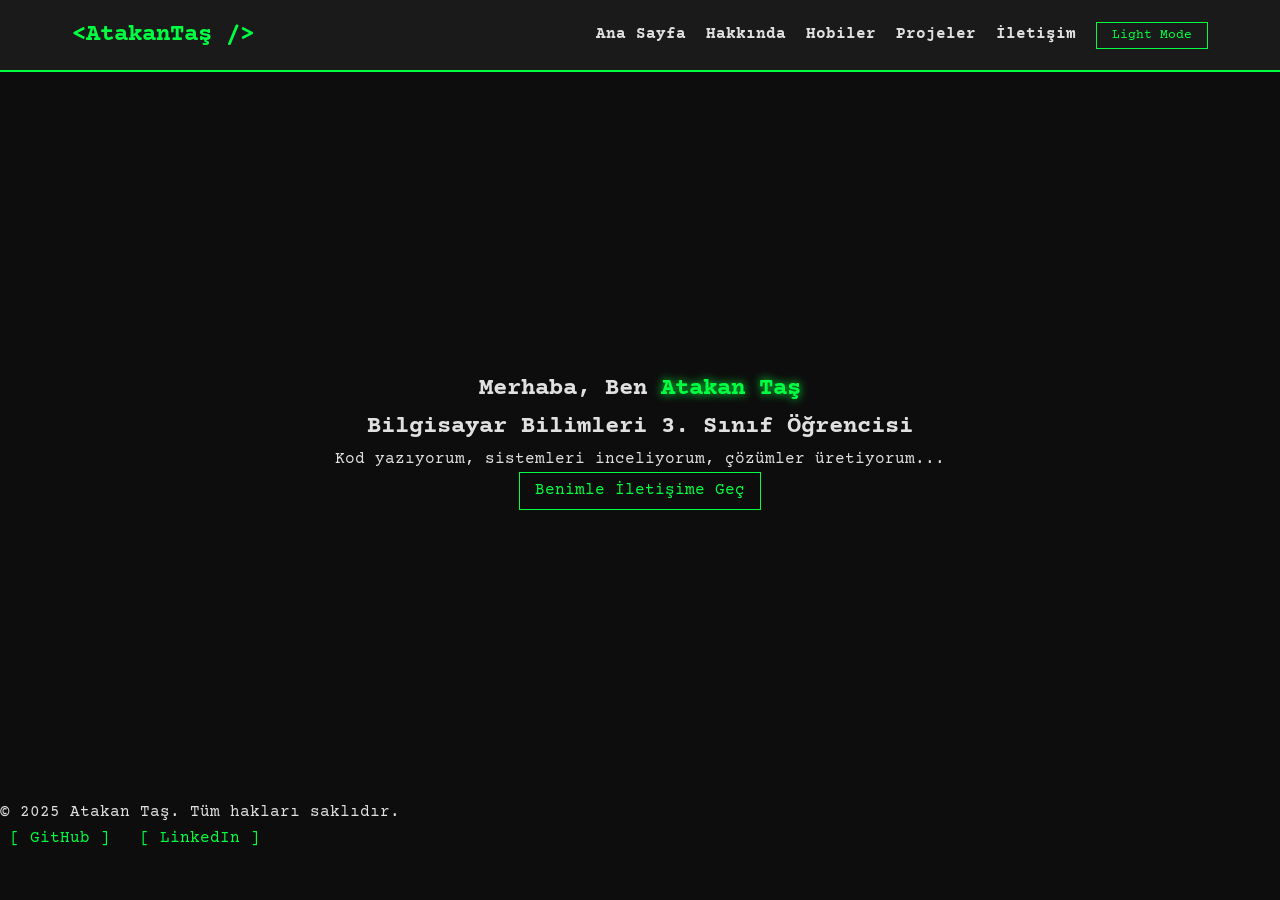
==== index.html @ c327cda7 "Add files via upload" ====
<!DOCTYPE html>
<html lang="tr">

<head>
    <meta charset="UTF-8">
    <meta name="viewport" content="width=device-width, initial-scale=1.0">
    <title>Atakan Taş</title>
    <link rel="stylesheet" href="style.css">
    <link href="https://fonts.googleapis.com/css2?family=Courier+Prime:wght@400;700&display=swap" rel="stylesheet">
    <link rel="icon" type="image/png" href="https://cdn-icons-png.flaticon.com/512/919/919841.png">
</head>

<body>

    <header>
        <nav class="navbar">
            <div class="logo">&lt;AtakanTaş /&gt;</div>

            <div class="hamburger" id="hamburger-btn">
                <span class="bar"></span>
                <span class="bar"></span>
                <span class="bar"></span>
            </div>

            <ul class="nav-links" id="nav-links">
                <li><a href="index.html" class="active">Ana Sayfa</a></li>
                <li><a href="hakkinda.html">Hakkında</a></li>
                <li><a href="hobiler.html">Hobiler</a></li>
                <li><a href="portfolyo.html">Projeler</a></li>
                <li><a href="iletisim.html">İletişim</a></li>
                <li><button id="theme-toggle">Light Mode</button></li>
            </ul>
        </nav>
    </header>

    <main>
        <section class="hero">
            <h1>Merhaba, Ben <span class="highlight">Atakan Taş</span></h1>
            <h2>Bilgisayar Bilimleri 3. Sınıf Öğrencisi</h2>
            <p class="typing-effect">Kod yazıyorum, sistemleri inceliyorum, çözümler üretiyorum...</p>
            <a href="iletisim.html" class="btn">Benimle İletişime Geç</a>
        </section>
    </main>


    <footer>
        <p>&copy; 2025 Atakan Taş. Tüm hakları saklıdır.</p>
        <div class="social-links">
            <a href="https://github.com/kullaniciadin" target="_blank"
                style="color: var(--primary-color); margin: 0 10px; text-decoration: none;">[ GitHub ]</a>
            <a href="https://linkedin.com/in/kullaniciadin" target="_blank"
                style="color: var(--primary-color); margin: 0 10px; text-decoration: none;">[ LinkedIn ]</a>
        </div>
    </footer>


    <script src="script.js"></script>
</body>

</html>
---- style.css ----
/* Dosya: style.css */
:root {
    /* Varsayılan Renkler (Dark Mode / Hacker Theme) */
    --bg-color: #0d0d0d;
    --text-color: #e0e0e0;
    --primary-color: #00ff41;
    /* Matrix Yeşili */
    --secondary-color: #1a1a1a;
    --border-color: #00ff41;
}

/* Light Mode Renkleri [cite: 18] */
body.light-mode {
    --bg-color: #ffffff;
    --text-color: #1a1a1a;
    --primary-color: #008f11;
    /* Daha koyu yeşil okunabilirlik için */
    --secondary-color: #f0f0f0;
    --border-color: #ccc;
}

* {
    margin: 0;
    padding: 0;
    box-sizing: border-box;
    font-family: 'Courier Prime', monospace;
    /* Monospace font */
}

body {
    background-color: var(--bg-color);
    color: var(--text-color);
    transition: background-color 0.3s, color 0.3s;
    line-height: 1.6;
}

/* Navbar [cite: 24] */
header {
    background-color: var(--secondary-color);
    position: fixed;
    /* Sabit Navbar */
    top: 0;
    width: 100%;
    z-index: 1000;
    border-bottom: 2px solid var(--primary-color);
}

.navbar {
    display: flex;
    justify-content: space-between;
    align-items: center;
    padding: 1rem 2rem;
    max-width: 1200px;
    margin: 0 auto;
}

.logo {
    font-size: 1.5rem;
    font-weight: bold;
    color: var(--primary-color);
}

.nav-links {
    display: flex;
    list-style: none;
    gap: 20px;
}

.nav-links a {
    text-decoration: none;
    color: var(--text-color);
    font-weight: bold;
    transition: color 0.3s;
}

.nav-links a:hover {
    color: var(--primary-color);
    text-shadow: 0 0 5px var(--primary-color);
}

/* Butonlar */
.btn,
#theme-toggle {
    background-color: transparent;
    border: 1px solid var(--primary-color);
    color: var(--primary-color);
    padding: 5px 15px;
    cursor: pointer;
    font-family: inherit;
    text-decoration: none;
    display: inline-block;
}

.btn:hover,
#theme-toggle:hover {
    background-color: var(--primary-color);
    color: var(--bg-color);
}

/* Container & Bölümler */
main {
    margin-top: 80px;
    /* Navbar payı */
    padding: 2rem;
    min-height: 80vh;
    display: flex;
    flex-direction: column;
    align-items: center;
    justify-content: center;
    text-align: center;
}

.highlight {
    color: var(--primary-color);
    text-shadow: 0 0 10px var(--primary-color);
}

/* Accordion (Hobiler)  */
.accordion {
    width: 100%;
    max-width: 600px;
    margin-top: 2rem;
    text-align: left;
}

.accordion-item {
    border: 1px solid var(--border-color);
    margin-bottom: 10px;
    border-radius: 5px;
    overflow: hidden;
}

.accordion-header {
    width: 100%;
    background-color: var(--secondary-color);
    color: var(--primary-color);
    padding: 15px;
    text-align: left;
    border: none;
    cursor: pointer;
    font-size: 1.1rem;
    outline: none;
}

.accordion-content {
    max-height: 0;
    overflow: hidden;
    transition: max-height 0.3s ease-out;
    /* Basit Animasyon [cite: 21] */
    background-color: var(--bg-color);
    padding: 0 15px;
}

.accordion-content p {
    padding: 15px 0;
}

/* Hamburger Menü (Mobile) */
.hamburger {
    display: none;
    cursor: pointer;
}

.bar {
    display: block;
    width: 25px;
    height: 3px;
    margin: 5px auto;
    background-color: var(--text-color);
    transition: all 0.3s ease;

}

/* Responsive Tasarım (Media Queries) [cite: 23] */
@media (max-width: 768px) {
    .hamburger {
        display: block;
    }

    .hamburger.active .bar:nth-child(2) {
        opacity: 0;
    }

    .hamburger.active .bar:nth-child(1) {
        transform: translateY(8px) rotate(45deg);
    }

    .hamburger.active .bar:nth-child(3) {
        transform: translateY(-8px) rotate(-45deg);
    }

    .nav-links {
        position: fixed;
        left: -100%;
        top: 70px;
        flex-direction: column;
        background-color: var(--secondary-color);
        width: 100%;
        text-align: center;
        transition: 0.3s;
        padding: 20px 0;
        border-bottom: 2px solid var(--primary-color);
    }

    .nav-links.active {
        left: 0;
    }
}


/* --- İletişim Formu Stilleri (style.css altına ekle) --- */

.contact-section {
    width: 100%;
    max-width: 600px;
    text-align: left;
    background-color: rgba(26, 26, 26, 0.5);
    /* Hafif transparan kutu */
    padding: 2rem;
    border: 1px solid var(--primary-color);
    box-shadow: 0 0 15px rgba(0, 255, 65, 0.1);
    /* Yeşil neon parlama */
}

.contact-section h1 {
    color: var(--primary-color);
    margin-bottom: 1rem;
    text-align: center;
}

.form-group {
    margin-bottom: 1.5rem;
}

.form-group label {
    display: block;
    margin-bottom: 0.5rem;
    font-weight: bold;
    color: var(--text-color);
}

/* Input ve Textarea için Hacker Görünümü */
input,
textarea {
    width: 100%;
    padding: 10px;
    background-color: #000;
    /* Tam siyah zemin */
    border: 1px solid #333;
    border-left: 3px solid var(--primary-color);
    /* Sol taraf yeşil çizgi */
    color: var(--primary-color);
    font-family: 'Courier Prime', monospace;
    font-size: 1rem;
    outline: none;
    transition: all 0.3s ease;
}

input:focus,
textarea:focus {
    border-color: var(--primary-color);
    box-shadow: 0 0 8px rgba(0, 255, 65, 0.3);
}

/* Placeholder rengini biraz soluk yapalım */
::placeholder {
    color: #555;
}

.full-width {
    width: 100%;
    margin-top: 10px;
    font-weight: bold;
    font-size: 1.1rem;
    text-transform: uppercase;
    letter-spacing: 2px;
}



/* --- Hobiler Sayfası Kart Tasarımı --- */

/* Kartları yan yana dizen Grid yapısı */
.hobby-grid {
    display: grid;
    grid-template-columns: repeat(auto-fit, minmax(300px, 1fr));
    gap: 2rem;
    width: 100%;
    max-width: 1000px;
    margin-top: 20px;
}

/* Kartın kendisi */
.hobby-card {
    background-color: #000;
    border: 1px solid #333;
    border-radius: 10px;
    overflow: hidden;
    transition: transform 0.3s, box-shadow 0.3s;
}

.hobby-card:hover {
    transform: translateY(-5px);
    box-shadow: 0 0 15px rgba(0, 255, 65, 0.4);
    /* Neon yeşil gölge */
    border-color: var(--primary-color);
}

/* Kartın üst kısmı (Resim + Başlık) */
.card-header {
    position: relative;
    height: 200px;
    /* Kart yüksekliği */
    cursor: pointer;
    overflow: hidden;
    padding: 0;
    /* Önceki padding'i sıfırladık */
}

.card-header img {
    width: 100%;
    height: 100%;
    object-fit: cover;
    opacity: 0.7;
    /* Resmi biraz kararttık */
    transition: opacity 0.3s;
}

.hobby-card:hover img {
    opacity: 1;
    /* Mouse gelince parlasın */
}

/* Resmin üzerindeki yazı katmanı */
.card-overlay {
    position: absolute;
    bottom: 0;
    left: 0;
    width: 100%;
    background: linear-gradient(to top, rgba(0, 0, 0, 0.9), transparent);
    padding: 15px;
    display: flex;
    justify-content: space-between;
    align-items: center;
}

.card-overlay h3 {
    color: var(--primary-color);
    font-size: 1.2rem;
    text-shadow: 0 0 5px black;
}

.card-overlay .icon {
    font-size: 1.5rem;
    font-weight: bold;
}

/* Açılan Metin Alanı */
.accordion-content p {
    padding: 15px;
    color: #ccc;
    font-size: 0.95rem;
    line-height: 1.5;
    background-color: #111;
    border-top: 1px solid var(--primary-color);
}




/* --- Hakkında Sayfası Stilleri --- */

.about-container {
    display: flex;
    flex-wrap: wrap;
    justify-content: center;
    gap: 4rem;
    align-items: flex-start;
    text-align: left;
    /* Genel ortalamayı bozup sola yaslıyoruz */
}

/* Sol Taraf: Biyografi */
.bio-section {
    flex: 1;
    min-width: 300px;
    max-width: 500px;
}

.profile-frame {
    width: 150px;
    height: 150px;
    border-radius: 50%;
    border: 3px solid var(--primary-color);
    padding: 5px;
    margin-bottom: 20px;
    box-shadow: 0 0 20px rgba(0, 255, 65, 0.3);
}

.profile-frame img {
    width: 100%;
    height: 100%;
    border-radius: 50%;
    object-fit: cover;
    filter: grayscale(100%);
    /* Siyah beyaz fotoğraf hacker havası katar */
    transition: filter 0.3s;
}

.profile-frame:hover img {
    filter: grayscale(0%);
    /* Üzerine gelince renklenir */
}

.terminal-box {
    background-color: rgba(0, 0, 0, 0.8);
    border: 1px solid #333;
    padding: 20px;
    border-radius: 5px;
    font-family: 'Courier Prime', monospace;
    font-size: 0.95rem;
    color: #ccc;
    position: relative;
}

.terminal-box::before {
    content: "info.txt";
    /* Dosya adı süsü */
    position: absolute;
    top: -12px;
    left: 20px;
    background-color: var(--bg-color);
    padding: 0 10px;
    color: var(--primary-color);
    font-size: 0.8rem;
}

.blink {
    animation: blinker 1.5s linear infinite;
    color: var(--primary-color);
    font-weight: bold;
}

@keyframes blinker {
    50% {
        opacity: 0;
    }
}

/* Sağ Taraf: Yetenek Barları */
.skills-section {
    flex: 1;
    min-width: 300px;
    max-width: 500px;
}

.skills-section h2 {
    color: var(--primary-color);
    margin-bottom: 20px;
    border-bottom: 1px solid #333;
    padding-bottom: 10px;

}

.skill {
    margin-bottom: 20px;
}

.skill-name {
    margin-bottom: 5px;
    font-weight: bold;
    color: var(--text-color);
}

.progress-bar {
    width: 100%;
    background-color: #222;
    height: 20px;
    border-radius: 3px;
    overflow: hidden;
    border: 1px solid #444;
}

.progress {
    height: 100%;
    background-color: var(--primary-color);
    color: #000;
    /* Yazı rengi siyah */
    text-align: right;
    padding-right: 5px;
    line-height: 20px;
    /* Dikey ortalama */
    font-size: 0.8rem;
    font-weight: bold;
    width: 0;
    /* JS ile veya inline style ile artırılır */
    transition: width 1s ease-in-out;
}

/* --- Custom Scrollbar (Webkit tarayıcılar için) --- */
::-webkit-scrollbar {
    width: 10px;
}

::-webkit-scrollbar-track {
    background: #0d0d0d;
    /* Arka plan siyah */
}

::-webkit-scrollbar-thumb {
    background: var(--primary-color);
    /* Çubuk neon yeşil */
    border-radius: 5px;
    border: 2px solid #0d0d0d;
}

::-webkit-scrollbar-thumb:hover {
    background: #fff;
    /* Üzerine gelince beyaz olsun */
}
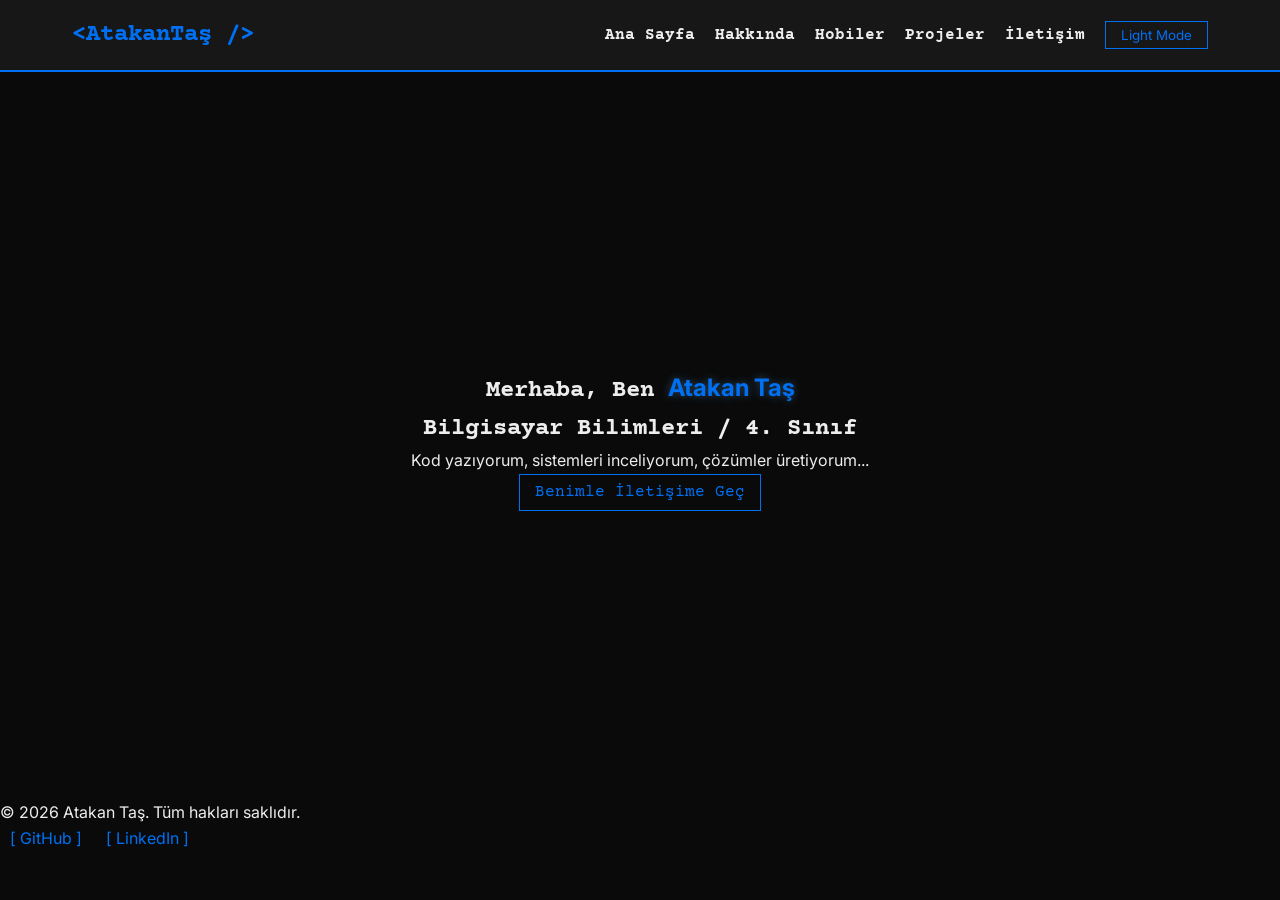
==== commit ba87a208: "Add files via upload" ====
--- a/index.html
+++ b/index.html
@@ -1,60 +1,100 @@
-<!DOCTYPE html>
+<!doctype html>
 <html lang="tr">
+  <head>
+    <meta charset="UTF-8" />
+    <meta name="viewport" content="width=device-width, initial-scale=1.0" />
+    <meta name="description" content="Atakan Taş — Bilgisayar Bilimleri öğrencisi, IT stajyeri. Siber güvenlik, ağ protokolleri ve Python üzerine çalışıyor." />
+    <meta property="og:title" content="Atakan Taş" />
+    <meta property="og:description" content="Atakan Taş — Bilgisayar Bilimleri öğrencisi, IT stajyeri. Siber güvenlik, ağ protokolleri ve Python üzerine çalışıyor." />
+    <meta property="og:type" content="website" />
+    <meta property="og:url" content="https://tasatakan.netlify.app/" />
+    <script>
+      // Tema flaşını (FOUC) önlemek için erken çalışır; CSS/gövde
+      // yüklenmeden önce kayıtlı temayı <html> etiketine uygular.
+      (function () {
+        try {
+          if (localStorage.getItem("theme") === "light") {
+            document.documentElement.classList.add("light-mode");
+          }
+        } catch (e) {}
+      })();
+    </script>
+    <title>Atakan Taş</title>
+    <link rel="stylesheet" href="style.css" />
+    <link
+      href="https://fonts.googleapis.com/css2?family=Courier+Prime:wght@400;700&display=swap"
+      rel="stylesheet"
+    />
+    <link
+      href="https://fonts.googleapis.com/css2?family=Inter:wght@400;600&display=swap"
+      rel="stylesheet"
+    />
+    <link
+      rel="icon"
+      type="image/png"
+      href="https://cdn-icons-png.flaticon.com/512/919/919841.png"
+    />
+  </head>
 
-<head>
-    <meta charset="UTF-8">
-    <meta name="viewport" content="width=device-width, initial-scale=1.0">
-    <title>Atakan Taş</title>
-    <link rel="stylesheet" href="style.css">
-    <link href="https://fonts.googleapis.com/css2?family=Courier+Prime:wght@400;700&display=swap" rel="stylesheet">
-    <link rel="icon" type="image/png" href="https://cdn-icons-png.flaticon.com/512/919/919841.png">
-</head>
+  <body>
+    <header>
+      <nav class="navbar">
+        <div class="logo">&lt;AtakanTaş /&gt;</div>
 
-<body>
+        <div class="hamburger" id="hamburger-btn">
+          <span class="bar"></span>
+          <span class="bar"></span>
+          <span class="bar"></span>
+        </div>
 
-    <header>
-        <nav class="navbar">
-            <div class="logo">&lt;AtakanTaş /&gt;</div>
-
-            <div class="hamburger" id="hamburger-btn">
-                <span class="bar"></span>
-                <span class="bar"></span>
-                <span class="bar"></span>
-            </div>
-
-            <ul class="nav-links" id="nav-links">
-                <li><a href="index.html" class="active">Ana Sayfa</a></li>
-                <li><a href="hakkinda.html">Hakkında</a></li>
-                <li><a href="hobiler.html">Hobiler</a></li>
-                <li><a href="portfolyo.html">Projeler</a></li>
-                <li><a href="iletisim.html">İletişim</a></li>
-                <li><button id="theme-toggle">Light Mode</button></li>
-            </ul>
-        </nav>
+        <ul class="nav-links" id="nav-links">
+          <li><a href="index.html" class="active">Ana Sayfa</a></li>
+          <li><a href="hakkinda.html">Hakkında</a></li>
+          <li><a href="hobiler.html">Hobiler</a></li>
+          <li><a href="portfolyo.html">Projeler</a></li>
+          <li><a href="iletisim.html">İletişim</a></li>
+          <li><button id="theme-toggle">Light Mode</button></li>
+        </ul>
+      </nav>
     </header>
 
     <main>
-        <section class="hero">
-            <h1>Merhaba, Ben <span class="highlight">Atakan Taş</span></h1>
-            <h2>Bilgisayar Bilimleri 3. Sınıf Öğrencisi</h2>
-            <p class="typing-effect">Kod yazıyorum, sistemleri inceliyorum, çözümler üretiyorum...</p>
-            <a href="iletisim.html" class="btn">Benimle İletişime Geç</a>
-        </section>
+      <section class="hero">
+        <h1>Merhaba, Ben <span class="highlight">Atakan Taş</span></h1>
+        <h2>Bilgisayar Bilimleri / 4. Sınıf</h2>
+        <p class="typing-effect">
+          Kod yazıyorum, sistemleri inceliyorum, çözümler üretiyorum...
+        </p>
+        <a href="iletisim.html" class="btn">Benimle İletişime Geç</a>
+      </section>
     </main>
 
-
     <footer>
-        <p>&copy; 2025 Atakan Taş. Tüm hakları saklıdır.</p>
-        <div class="social-links">
-            <a href="https://github.com/kullaniciadin" target="_blank"
-                style="color: var(--primary-color); margin: 0 10px; text-decoration: none;">[ GitHub ]</a>
-            <a href="https://linkedin.com/in/kullaniciadin" target="_blank"
-                style="color: var(--primary-color); margin: 0 10px; text-decoration: none;">[ LinkedIn ]</a>
-        </div>
+      <p>&copy; 2026 Atakan Taş. Tüm hakları saklıdır.</p>
+      <div class="social-links">
+        <a
+          href="https://github.com/AtakaanShiva"
+          target="_blank"
+          style="
+            color: var(--primary-color);
+            margin: 0 10px;
+            text-decoration: none;
+          "
+          >[ GitHub ]</a
+        >
+        <a
+          href="https://linkedin.com/in/atakan-ta%C5%9F-4824362a7"
+          target="_blank"
+          style="
+            color: var(--primary-color);
+            margin: 0 10px;
+            text-decoration: none;
+          "
+          >[ LinkedIn ]</a
+        >
+      </div>
     </footer>
 
-
     <script src="script.js"></script>
-</body>
-
-</html>+  </body>
+</html>
--- a/style.css
+++ b/style.css
@@ -1,520 +1,459 @@
-/* Dosya: style.css */
 :root {
-    /* Varsayılan Renkler (Dark Mode / Hacker Theme) */
-    --bg-color: #0d0d0d;
-    --text-color: #e0e0e0;
-    --primary-color: #00ff41;
-    /* Matrix Yeşili */
-    --secondary-color: #1a1a1a;
-    --border-color: #00ff41;
-}
-
-/* Light Mode Renkleri [cite: 18] */
-body.light-mode {
-    --bg-color: #ffffff;
-    --text-color: #1a1a1a;
-    --primary-color: #008f11;
-    /* Daha koyu yeşil okunabilirlik için */
-    --secondary-color: #f0f0f0;
-    --border-color: #ccc;
+  /* Premium Kurumsal Paleti */
+  --bg-color: #0a0a0a; /* Neredeyse tam siyah, sonsuzluk hissi */
+  --text-color: #ededed; /* Göz yormayan kırık beyaz */
+  --primary-color: #0070f3; /* Çok keskin, dikkat çekici teknoloji mavisi */
+  --secondary-color: #171717; /* Kartlar için derin antrasit */
+  --border-color: #333; /* İnce ve zarif kenarlık rengi */
+  --accent-color: #f5a623; /* Detaylar için lüks turuncu/altın vurgu */
+}
+
+:root.light-mode {
+  --bg-color: #f8f9fa;
+  --text-color: #111827;
+  --primary-color: #2563eb;
+  --secondary-color: #ffffff;
+  --border-color: #e5e7eb;
+  --accent-color: #ea580c;
 }
 
 * {
-    margin: 0;
-    padding: 0;
-    box-sizing: border-box;
-    font-family: 'Courier Prime', monospace;
-    /* Monospace font */
+  margin: 0;
+  padding: 0;
+  box-sizing: border-box;
+  font-family: "Inter", sans-serif;
+}
+
+h1,
+h2,
+h3,
+.logo,
+.terminal-box,
+.btn,
+input,
+textarea,
+.nav-links a {
+  font-family: "Courier Prime", monospace;
 }
 
 body {
-    background-color: var(--bg-color);
-    color: var(--text-color);
-    transition: background-color 0.3s, color 0.3s;
-    line-height: 1.6;
-}
-
-/* Navbar [cite: 24] */
+  background-color: var(--bg-color);
+  color: var(--text-color);
+  transition:
+    background-color 0.3s,
+    color 0.3s;
+  line-height: 1.6;
+}
+
+/* Navbar */
 header {
-    background-color: var(--secondary-color);
-    position: fixed;
-    /* Sabit Navbar */
-    top: 0;
-    width: 100%;
-    z-index: 1000;
-    border-bottom: 2px solid var(--primary-color);
+  background-color: var(--secondary-color);
+  position: fixed;
+  top: 0;
+  width: 100%;
+  z-index: 1000;
+  border-bottom: 2px solid var(--primary-color);
 }
 
 .navbar {
-    display: flex;
-    justify-content: space-between;
-    align-items: center;
-    padding: 1rem 2rem;
-    max-width: 1200px;
-    margin: 0 auto;
+  display: flex;
+  justify-content: space-between;
+  align-items: center;
+  padding: 1rem 2rem;
+  max-width: 1200px;
+  margin: 0 auto;
 }
 
 .logo {
-    font-size: 1.5rem;
-    font-weight: bold;
-    color: var(--primary-color);
+  font-size: 1.5rem;
+  font-weight: bold;
+  color: var(--primary-color);
 }
 
 .nav-links {
-    display: flex;
-    list-style: none;
-    gap: 20px;
+  display: flex;
+  list-style: none;
+  gap: 20px;
 }
 
 .nav-links a {
-    text-decoration: none;
-    color: var(--text-color);
-    font-weight: bold;
-    transition: color 0.3s;
+  text-decoration: none;
+  color: var(--text-color);
+  font-weight: bold;
+  transition: color 0.3s;
 }
 
 .nav-links a:hover {
-    color: var(--primary-color);
-    text-shadow: 0 0 5px var(--primary-color);
+  color: var(--primary-color);
+  text-shadow: 0 0 5px rgba(97, 175, 239, 0.5);
 }
 
 /* Butonlar */
 .btn,
 #theme-toggle {
-    background-color: transparent;
-    border: 1px solid var(--primary-color);
-    color: var(--primary-color);
-    padding: 5px 15px;
-    cursor: pointer;
-    font-family: inherit;
-    text-decoration: none;
-    display: inline-block;
+  background-color: transparent;
+  border: 1px solid var(--primary-color);
+  color: var(--primary-color);
+  padding: 5px 15px;
+  cursor: pointer;
+  text-decoration: none;
+  display: inline-block;
+  transition: all 0.3s ease;
 }
 
 .btn:hover,
 #theme-toggle:hover {
-    background-color: var(--primary-color);
-    color: var(--bg-color);
+  background-color: var(--primary-color);
+  color: var(--bg-color);
 }
 
 /* Container & Bölümler */
 main {
-    margin-top: 80px;
-    /* Navbar payı */
-    padding: 2rem;
-    min-height: 80vh;
-    display: flex;
-    flex-direction: column;
-    align-items: center;
-    justify-content: center;
-    text-align: center;
+  margin-top: 80px;
+  padding: 2rem;
+  min-height: 80vh;
+  display: flex;
+  flex-direction: column;
+  align-items: center;
+  justify-content: center;
+  text-align: center;
 }
 
 .highlight {
-    color: var(--primary-color);
-    text-shadow: 0 0 10px var(--primary-color);
-}
-
-/* Accordion (Hobiler)  */
-.accordion {
-    width: 100%;
-    max-width: 600px;
-    margin-top: 2rem;
-    text-align: left;
-}
-
-.accordion-item {
-    border: 1px solid var(--border-color);
-    margin-bottom: 10px;
-    border-radius: 5px;
-    overflow: hidden;
-}
-
+  color: var(--primary-color);
+  text-shadow: 0 0 8px rgba(97, 175, 239, 0.4);
+}
+
+/* Accordion */
 .accordion-header {
-    width: 100%;
-    background-color: var(--secondary-color);
-    color: var(--primary-color);
-    padding: 15px;
-    text-align: left;
-    border: none;
-    cursor: pointer;
-    font-size: 1.1rem;
-    outline: none;
+  width: 100%;
+  background-color: var(--secondary-color);
+  color: var(--primary-color);
+  padding: 15px;
+  text-align: left;
+  border: none;
+  cursor: pointer;
+  font-size: 1.1rem;
+  outline: none;
 }
 
 .accordion-content {
-    max-height: 0;
-    overflow: hidden;
-    transition: max-height 0.3s ease-out;
-    /* Basit Animasyon [cite: 21] */
-    background-color: var(--bg-color);
-    padding: 0 15px;
+  max-height: 0;
+  overflow: hidden;
+  transition: max-height 0.3s ease-out;
+  background-color: var(--bg-color);
+  padding: 0 15px;
 }
 
 .accordion-content p {
-    padding: 15px 0;
+  padding: 15px 0;
 }
 
 /* Hamburger Menü (Mobile) */
 .hamburger {
-    display: none;
-    cursor: pointer;
+  display: none;
+  cursor: pointer;
 }
 
 .bar {
+  display: block;
+  width: 25px;
+  height: 3px;
+  margin: 5px auto;
+  background-color: var(--text-color);
+  transition: all 0.3s ease;
+}
+
+@media (max-width: 768px) {
+  .hamburger {
     display: block;
-    width: 25px;
-    height: 3px;
-    margin: 5px auto;
-    background-color: var(--text-color);
-    transition: all 0.3s ease;
-
-}
-
-/* Responsive Tasarım (Media Queries) [cite: 23] */
-@media (max-width: 768px) {
-    .hamburger {
-        display: block;
-    }
-
-    .hamburger.active .bar:nth-child(2) {
-        opacity: 0;
-    }
-
-    .hamburger.active .bar:nth-child(1) {
-        transform: translateY(8px) rotate(45deg);
-    }
-
-    .hamburger.active .bar:nth-child(3) {
-        transform: translateY(-8px) rotate(-45deg);
-    }
-
-    .nav-links {
-        position: fixed;
-        left: -100%;
-        top: 70px;
-        flex-direction: column;
-        background-color: var(--secondary-color);
-        width: 100%;
-        text-align: center;
-        transition: 0.3s;
-        padding: 20px 0;
-        border-bottom: 2px solid var(--primary-color);
-    }
-
-    .nav-links.active {
-        left: 0;
-    }
-}
-
-
-/* --- İletişim Formu Stilleri (style.css altına ekle) --- */
-
+  }
+  .hamburger.active .bar:nth-child(2) {
+    opacity: 0;
+  }
+  .hamburger.active .bar:nth-child(1) {
+    transform: translateY(8px) rotate(45deg);
+  }
+  .hamburger.active .bar:nth-child(3) {
+    transform: translateY(-8px) rotate(-45deg);
+  }
+  .nav-links {
+    position: fixed;
+    left: -100%;
+    top: 70px;
+    flex-direction: column;
+    background-color: var(--secondary-color);
+    width: 100%;
+    text-align: center;
+    transition: 0.3s;
+    padding: 20px 0;
+    border-bottom: 2px solid var(--primary-color);
+  }
+  .nav-links.active {
+    left: 0;
+  }
+}
+
+/* İletişim Formu */
 .contact-section {
-    width: 100%;
-    max-width: 600px;
-    text-align: left;
-    background-color: rgba(26, 26, 26, 0.5);
-    /* Hafif transparan kutu */
-    padding: 2rem;
-    border: 1px solid var(--primary-color);
-    box-shadow: 0 0 15px rgba(0, 255, 65, 0.1);
-    /* Yeşil neon parlama */
+  width: 100%;
+  max-width: 600px;
+  text-align: left;
+  background-color: var(--secondary-color);
+  padding: 2rem;
+  border: 1px solid var(--border-color);
+  border-top: 3px solid var(--primary-color);
+  border-radius: 8px;
+  box-shadow: 0 4px 6px rgba(0, 0, 0, 0.3);
 }
 
 .contact-section h1 {
-    color: var(--primary-color);
-    margin-bottom: 1rem;
-    text-align: center;
+  color: var(--primary-color);
+  margin-bottom: 1rem;
+  text-align: center;
 }
 
 .form-group {
-    margin-bottom: 1.5rem;
+  margin-bottom: 1.5rem;
 }
 
 .form-group label {
-    display: block;
-    margin-bottom: 0.5rem;
-    font-weight: bold;
-    color: var(--text-color);
-}
-
-/* Input ve Textarea için Hacker Görünümü */
+  display: block;
+  margin-bottom: 0.5rem;
+  font-weight: bold;
+  color: var(--text-color);
+}
+
 input,
 textarea {
-    width: 100%;
-    padding: 10px;
-    background-color: #000;
-    /* Tam siyah zemin */
-    border: 1px solid #333;
-    border-left: 3px solid var(--primary-color);
-    /* Sol taraf yeşil çizgi */
-    color: var(--primary-color);
-    font-family: 'Courier Prime', monospace;
-    font-size: 1rem;
-    outline: none;
-    transition: all 0.3s ease;
+  width: 100%;
+  padding: 10px;
+  background-color: var(--bg-color);
+  border: 1px solid var(--border-color);
+  border-left: 3px solid var(--primary-color);
+  color: var(--text-color);
+  font-size: 1rem;
+  outline: none;
+  transition: all 0.3s ease;
 }
 
 input:focus,
 textarea:focus {
-    border-color: var(--primary-color);
-    box-shadow: 0 0 8px rgba(0, 255, 65, 0.3);
-}
-
-/* Placeholder rengini biraz soluk yapalım */
+  border-color: var(--primary-color);
+  box-shadow: 0 0 8px rgba(97, 175, 239, 0.2);
+}
+
 ::placeholder {
-    color: #555;
+  color: #5c6370;
 }
 
 .full-width {
-    width: 100%;
-    margin-top: 10px;
-    font-weight: bold;
-    font-size: 1.1rem;
-    text-transform: uppercase;
-    letter-spacing: 2px;
-}
-
-
-
-/* --- Hobiler Sayfası Kart Tasarımı --- */
-
-/* Kartları yan yana dizen Grid yapısı */
+  width: 100%;
+  margin-top: 10px;
+  font-weight: bold;
+  font-size: 1.1rem;
+  text-transform: uppercase;
+  letter-spacing: 2px;
+}
+
+/* Hobiler ve Projeler Kart Tasarımı */
 .hobby-grid {
-    display: grid;
-    grid-template-columns: repeat(auto-fit, minmax(300px, 1fr));
-    gap: 2rem;
-    width: 100%;
-    max-width: 1000px;
-    margin-top: 20px;
-}
-
-/* Kartın kendisi */
+  display: grid;
+  grid-template-columns: repeat(auto-fit, minmax(300px, 1fr));
+  gap: 2rem;
+  width: 100%;
+  max-width: 1000px;
+  margin-top: 20px;
+}
+
 .hobby-card {
-    background-color: #000;
-    border: 1px solid #333;
-    border-radius: 10px;
-    overflow: hidden;
-    transition: transform 0.3s, box-shadow 0.3s;
+  background-color: var(--secondary-color);
+  border: 1px solid var(--border-color);
+  border-radius: 8px;
+  overflow: hidden;
+  transition:
+    transform 0.3s,
+    box-shadow 0.3s;
 }
 
 .hobby-card:hover {
-    transform: translateY(-5px);
-    box-shadow: 0 0 15px rgba(0, 255, 65, 0.4);
-    /* Neon yeşil gölge */
-    border-color: var(--primary-color);
-}
-
-/* Kartın üst kısmı (Resim + Başlık) */
+  transform: translateY(-5px);
+  box-shadow: 0 5px 15px rgba(0, 0, 0, 0.3);
+  border-color: var(--primary-color);
+}
+
 .card-header {
-    position: relative;
-    height: 200px;
-    /* Kart yüksekliği */
-    cursor: pointer;
-    overflow: hidden;
-    padding: 0;
-    /* Önceki padding'i sıfırladık */
+  position: relative;
+  height: 200px;
+  cursor: pointer;
+  overflow: hidden;
+  padding: 0;
 }
 
 .card-header img {
-    width: 100%;
-    height: 100%;
-    object-fit: cover;
-    opacity: 0.7;
-    /* Resmi biraz kararttık */
-    transition: opacity 0.3s;
+  width: 100%;
+  height: 100%;
+  object-fit: cover;
+  opacity: 0.7;
+  transition: opacity 0.3s;
 }
 
 .hobby-card:hover img {
-    opacity: 1;
-    /* Mouse gelince parlasın */
-}
-
-/* Resmin üzerindeki yazı katmanı */
+  opacity: 1;
+}
+
 .card-overlay {
-    position: absolute;
-    bottom: 0;
-    left: 0;
-    width: 100%;
-    background: linear-gradient(to top, rgba(0, 0, 0, 0.9), transparent);
-    padding: 15px;
-    display: flex;
-    justify-content: space-between;
-    align-items: center;
+  position: absolute;
+  bottom: 0;
+  left: 0;
+  width: 100%;
+  background: linear-gradient(to top, rgba(33, 37, 43, 0.95), transparent);
+  padding: 15px;
+  display: flex;
+  justify-content: space-between;
+  align-items: center;
 }
 
 .card-overlay h3 {
-    color: var(--primary-color);
-    font-size: 1.2rem;
-    text-shadow: 0 0 5px black;
+  color: var(--primary-color);
+  font-size: 1.2rem;
+  text-shadow: 0 0 5px rgba(0, 0, 0, 0.8);
 }
 
 .card-overlay .icon {
-    font-size: 1.5rem;
-    font-weight: bold;
-}
-
-/* Açılan Metin Alanı */
-.accordion-content p {
-    padding: 15px;
-    color: #ccc;
-    font-size: 0.95rem;
-    line-height: 1.5;
-    background-color: #111;
-    border-top: 1px solid var(--primary-color);
-}
-
-
-
-
-/* --- Hakkında Sayfası Stilleri --- */
-
+  font-size: 1.5rem;
+  font-weight: bold;
+}
+
+/* Hakkında Sayfası */
 .about-container {
-    display: flex;
-    flex-wrap: wrap;
-    justify-content: center;
-    gap: 4rem;
-    align-items: flex-start;
-    text-align: left;
-    /* Genel ortalamayı bozup sola yaslıyoruz */
-}
-
-/* Sol Taraf: Biyografi */
+  display: flex;
+  flex-wrap: wrap;
+  justify-content: center;
+  gap: 4rem;
+  align-items: flex-start;
+  text-align: left;
+}
+
 .bio-section {
-    flex: 1;
-    min-width: 300px;
-    max-width: 500px;
+  flex: 1;
+  min-width: 300px;
+  max-width: 500px;
 }
 
 .profile-frame {
-    width: 150px;
-    height: 150px;
-    border-radius: 50%;
-    border: 3px solid var(--primary-color);
-    padding: 5px;
-    margin-bottom: 20px;
-    box-shadow: 0 0 20px rgba(0, 255, 65, 0.3);
+  width: 150px;
+  height: 150px;
+  border-radius: 50%;
+  border: 3px solid var(--primary-color);
+  padding: 5px;
+  margin-bottom: 20px;
+  box-shadow: 0 0 15px rgba(97, 175, 239, 0.2);
 }
 
 .profile-frame img {
-    width: 100%;
-    height: 100%;
-    border-radius: 50%;
-    object-fit: cover;
-    filter: grayscale(100%);
-    /* Siyah beyaz fotoğraf hacker havası katar */
-    transition: filter 0.3s;
+  width: 100%;
+  height: 100%;
+  border-radius: 50%;
+  object-fit: cover;
+  filter: grayscale(100%);
+  transition: filter 0.3s;
 }
 
 .profile-frame:hover img {
-    filter: grayscale(0%);
-    /* Üzerine gelince renklenir */
+  filter: grayscale(0%);
 }
 
 .terminal-box {
-    background-color: rgba(0, 0, 0, 0.8);
-    border: 1px solid #333;
-    padding: 20px;
-    border-radius: 5px;
-    font-family: 'Courier Prime', monospace;
-    font-size: 0.95rem;
-    color: #ccc;
-    position: relative;
+  background-color: var(--bg-color);
+  border: 1px solid var(--border-color);
+  padding: 20px;
+  border-radius: 8px;
+  font-size: 0.95rem;
+  position: relative;
+  box-shadow: inset 0 0 10px rgba(0, 0, 0, 0.2);
 }
 
 .terminal-box::before {
-    content: "info.txt";
-    /* Dosya adı süsü */
-    position: absolute;
-    top: -12px;
-    left: 20px;
-    background-color: var(--bg-color);
-    padding: 0 10px;
-    color: var(--primary-color);
-    font-size: 0.8rem;
+  content: "info.txt";
+  position: absolute;
+  top: -12px;
+  left: 20px;
+  background-color: var(--secondary-color);
+  padding: 0 10px;
+  color: var(--primary-color);
+  font-size: 0.8rem;
+  border-radius: 4px;
 }
 
 .blink {
-    animation: blinker 1.5s linear infinite;
-    color: var(--primary-color);
-    font-weight: bold;
+  animation: blinker 1.5s linear infinite;
+  color: var(--accent-color);
+  font-weight: bold;
 }
 
 @keyframes blinker {
-    50% {
-        opacity: 0;
-    }
-}
-
-/* Sağ Taraf: Yetenek Barları */
+  50% {
+    opacity: 0;
+  }
+}
+
 .skills-section {
-    flex: 1;
-    min-width: 300px;
-    max-width: 500px;
+  flex: 1;
+  min-width: 300px;
+  max-width: 500px;
 }
 
 .skills-section h2 {
-    color: var(--primary-color);
-    margin-bottom: 20px;
-    border-bottom: 1px solid #333;
-    padding-bottom: 10px;
-
+  color: var(--primary-color);
+  margin-bottom: 20px;
+  border-bottom: 1px solid var(--border-color);
+  padding-bottom: 10px;
 }
 
 .skill {
-    margin-bottom: 20px;
+  margin-bottom: 20px;
 }
 
 .skill-name {
-    margin-bottom: 5px;
-    font-weight: bold;
-    color: var(--text-color);
+  margin-bottom: 5px;
+  font-weight: bold;
+  color: var(--text-color);
 }
 
 .progress-bar {
-    width: 100%;
-    background-color: #222;
-    height: 20px;
-    border-radius: 3px;
-    overflow: hidden;
-    border: 1px solid #444;
+  width: 100%;
+  background-color: var(--bg-color);
+  height: 20px;
+  border-radius: 4px;
+  overflow: hidden;
+  border: 1px solid var(--border-color);
 }
 
 .progress {
-    height: 100%;
-    background-color: var(--primary-color);
-    color: #000;
-    /* Yazı rengi siyah */
-    text-align: right;
-    padding-right: 5px;
-    line-height: 20px;
-    /* Dikey ortalama */
-    font-size: 0.8rem;
-    font-weight: bold;
-    width: 0;
-    /* JS ile veya inline style ile artırılır */
-    transition: width 1s ease-in-out;
-}
-
-/* --- Custom Scrollbar (Webkit tarayıcılar için) --- */
+  height: 100%;
+  background-color: var(--primary-color);
+  color: var(--bg-color);
+  text-align: right;
+  padding-right: 5px;
+  line-height: 20px;
+  font-size: 0.8rem;
+  font-weight: bold;
+  width: 0;
+  transition: width 1s ease-in-out;
+}
+
 ::-webkit-scrollbar {
-    width: 10px;
-}
-
+  width: 10px;
+}
 ::-webkit-scrollbar-track {
-    background: #0d0d0d;
-    /* Arka plan siyah */
-}
-
+  background: var(--bg-color);
+}
 ::-webkit-scrollbar-thumb {
-    background: var(--primary-color);
-    /* Çubuk neon yeşil */
-    border-radius: 5px;
-    border: 2px solid #0d0d0d;
-}
-
+  background: var(--primary-color);
+  border-radius: 5px;
+  border: 2px solid var(--bg-color);
+}
 ::-webkit-scrollbar-thumb:hover {
-    background: #fff;
-    /* Üzerine gelince beyaz olsun */
-}+  background: var(--text-color);
+}
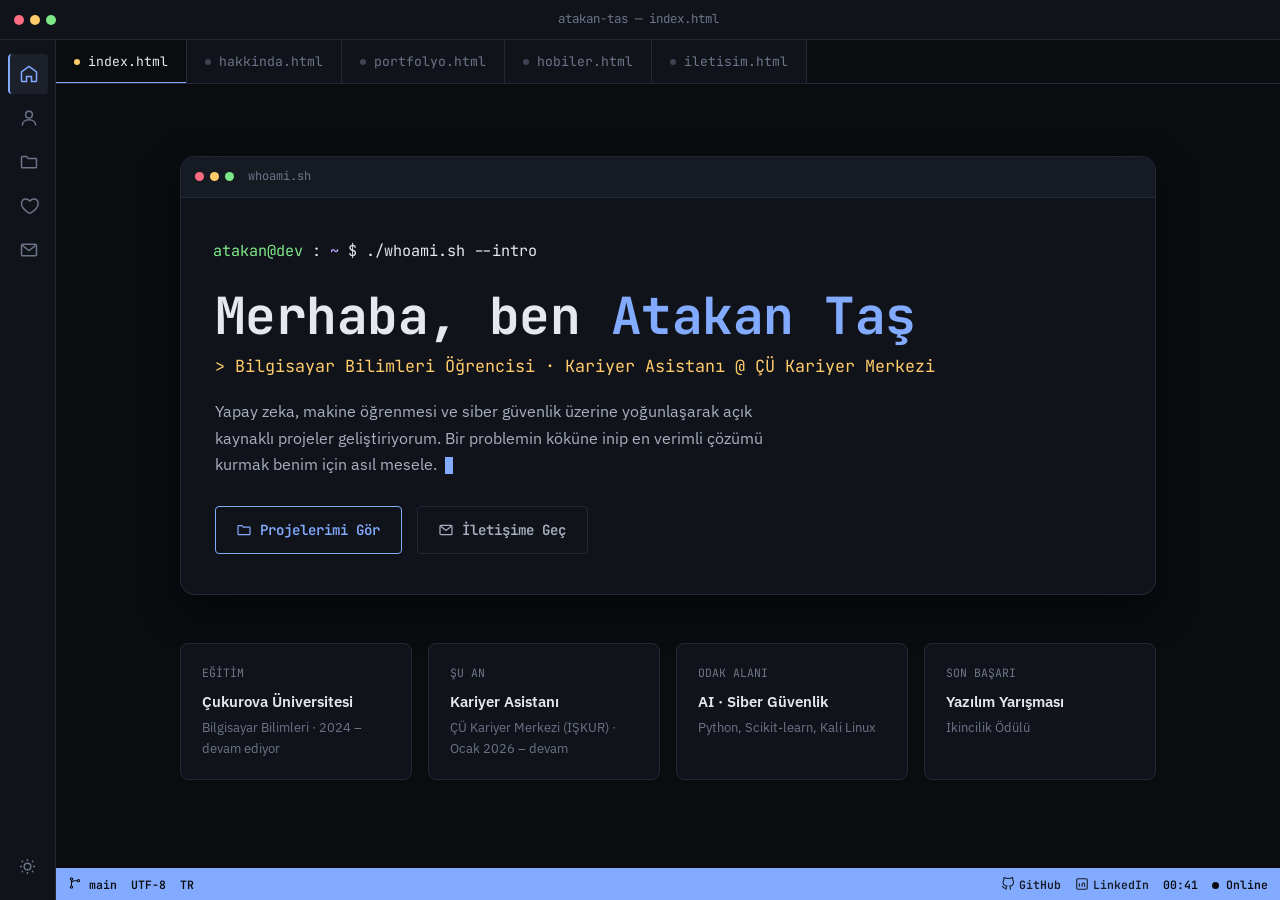
==== commit 21ae6933: "Add files via upload" ====
--- a/index.html
+++ b/index.html
@@ -1,16 +1,28 @@
-<!doctype html>
-<html lang="tr">
-  <head>
-    <meta charset="UTF-8" />
-    <meta name="viewport" content="width=device-width, initial-scale=1.0" />
-    <meta name="description" content="Atakan Taş — Bilgisayar Bilimleri öğrencisi, IT stajyeri. Siber güvenlik, ağ protokolleri ve Python üzerine çalışıyor." />
-    <meta property="og:title" content="Atakan Taş" />
-    <meta property="og:description" content="Atakan Taş — Bilgisayar Bilimleri öğrencisi, IT stajyeri. Siber güvenlik, ağ protokolleri ve Python üzerine çalışıyor." />
-    <meta property="og:type" content="website" />
-    <meta property="og:url" content="https://tasatakan.netlify.app/" />
+<!doctype html>
+<html lang="tr">
+  <head>
+    <meta charset="UTF-8" />
+    <meta name="viewport" content="width=device-width, initial-scale=1.0" />
+    <title>Atakan Taş — Bilgisayar Bilimleri Öğrencisi</title>
+    <meta name="description" content="Atakan Taş — Çukurova Üniversitesi Bilgisayar Bilimleri öğrencisi. Yapay zeka, siber güvenlik ve yazılım geliştirme üzerine çalışıyor." />
+    <meta property="og:title" content="Atakan Taş" />
+    <meta property="og:description" content="Atakan Taş — Çukurova Üniversitesi Bilgisayar Bilimleri öğrencisi. Yapay zeka, siber güvenlik ve yazılım geliştirme üzerine çalışıyor." />
+    <meta property="og:type" content="website" />
+    <meta property="og:url" content="https://tasatakan.netlify.app/" />
+    <link rel="stylesheet" href="style.css" />
+    <link rel="preconnect" href="https://fonts.googleapis.com" />
+    <link rel="preconnect" href="https://fonts.gstatic.com" crossorigin />
+    <link
+      href="https://fonts.googleapis.com/css2?family=JetBrains+Mono:wght@400;500;600;700;800&family=IBM+Plex+Sans:wght@400;500;600;700&display=swap"
+      rel="stylesheet"
+    />
+    <link
+      rel="icon"
+      type="image/png"
+      href="https://cdn-icons-png.flaticon.com/512/919/919841.png"
+    />
     <script>
-      // Tema flaşını (FOUC) önlemek için erken çalışır; CSS/gövde
-      // yüklenmeden önce kayıtlı temayı <html> etiketine uygular.
+      // Tema flaşını (FOUC) önlemek için erken çalışır.
       (function () {
         try {
           if (localStorage.getItem("theme") === "light") {
@@ -19,82 +31,112 @@
         } catch (e) {}
       })();
     </script>
-    <title>Atakan Taş</title>
-    <link rel="stylesheet" href="style.css" />
-    <link
-      href="https://fonts.googleapis.com/css2?family=Courier+Prime:wght@400;700&display=swap"
-      rel="stylesheet"
-    />
-    <link
-      href="https://fonts.googleapis.com/css2?family=Inter:wght@400;600&display=swap"
-      rel="stylesheet"
-    />
-    <link
-      rel="icon"
-      type="image/png"
-      href="https://cdn-icons-png.flaticon.com/512/919/919841.png"
-    />
-  </head>
-
-  <body>
-    <header>
-      <nav class="navbar">
-        <div class="logo">&lt;AtakanTaş /&gt;</div>
-
-        <div class="hamburger" id="hamburger-btn">
-          <span class="bar"></span>
-          <span class="bar"></span>
-          <span class="bar"></span>
-        </div>
-
-        <ul class="nav-links" id="nav-links">
-          <li><a href="index.html" class="active">Ana Sayfa</a></li>
-          <li><a href="hakkinda.html">Hakkında</a></li>
-          <li><a href="hobiler.html">Hobiler</a></li>
-          <li><a href="portfolyo.html">Projeler</a></li>
-          <li><a href="iletisim.html">İletişim</a></li>
-          <li><button id="theme-toggle">Light Mode</button></li>
-        </ul>
-      </nav>
-    </header>
-
-    <main>
-      <section class="hero">
-        <h1>Merhaba, Ben <span class="highlight">Atakan Taş</span></h1>
-        <h2>Bilgisayar Bilimleri / 4. Sınıf</h2>
-        <p class="typing-effect">
-          Kod yazıyorum, sistemleri inceliyorum, çözümler üretiyorum...
-        </p>
-        <a href="iletisim.html" class="btn">Benimle İletişime Geç</a>
-      </section>
-    </main>
-
-    <footer>
-      <p>&copy; 2026 Atakan Taş. Tüm hakları saklıdır.</p>
-      <div class="social-links">
-        <a
-          href="https://github.com/AtakaanShiva"
-          target="_blank"
-          style="
-            color: var(--primary-color);
-            margin: 0 10px;
-            text-decoration: none;
-          "
-          >[ GitHub ]</a
-        >
-        <a
-          href="https://linkedin.com/in/atakan-ta%C5%9F-4824362a7"
-          target="_blank"
-          style="
-            color: var(--primary-color);
-            margin: 0 10px;
-            text-decoration: none;
-          "
-          >[ LinkedIn ]</a
-        >
-      </div>
-    </footer>
-
-    <script src="script.js"></script>
-  </body>
-</html>
+  </head>
+
+  <body>
+    <div class="app-shell">
+      <div class="titlebar">
+        <div class="titlebar-dots"><span></span><span></span><span></span></div>
+        <div class="titlebar-title code">atakan-tas — index.html</div>
+      </div>
+
+      <div class="shell-body">
+        <nav class="activity-bar" aria-label="Ana gezinme">
+          <a class="activity-link active" href="index.html" aria-label="Ana Sayfa" title="Ana Sayfa"><svg viewBox="0 0 24 24"><path d="M3 9.5 12 3l9 6.5V20a1 1 0 0 1-1 1h-5v-6H9v6H4a1 1 0 0 1-1-1z"/></svg></a>
+          <a class="activity-link" href="hakkinda.html" aria-label="Hakkında" title="Hakkında"><svg viewBox="0 0 24 24"><circle cx="12" cy="8" r="4"/><path d="M4 21c0-4.4 3.6-7 8-7s8 2.6 8 7"/></svg></a>
+          <a class="activity-link" href="portfolyo.html" aria-label="Projeler" title="Projeler"><svg viewBox="0 0 24 24"><path d="M3 6.5a1 1 0 0 1 1-1h5l2 2.2h9a1 1 0 0 1 1 1V18a1 1 0 0 1-1 1H4a1 1 0 0 1-1-1z"/></svg></a>
+          <a class="activity-link" href="hobiler.html" aria-label="İlgi Alanları" title="İlgi Alanları"><svg viewBox="0 0 24 24"><path d="M12 20.5S3 14.8 3 8.9C3 5.6 5.5 3.5 8.3 3.5c1.8 0 3.3 1 4.7 2.6 1.4-1.6 2.9-2.6 4.7-2.6 2.8 0 5.3 2.1 5.3 5.4 0 5.9-9 11.6-9 11.6z"/></svg></a>
+          <a class="activity-link" href="iletisim.html" aria-label="İletişim" title="İletişim"><svg viewBox="0 0 24 24"><rect x="3" y="5" width="18" height="14" rx="1.5"/><path d="m4 6.5 8 6.2 8-6.2"/></svg></a>
+          <div class="activity-bar-spacer"></div>
+          <button id="theme-toggle" class="theme-toggle-btn" aria-label="Temayı değiştir" title="Temayı değiştir">
+            <svg viewBox="0 0 24 24" class="icon-sun"><circle cx="12" cy="12" r="4.2"/><path d="M12 2.5v2.4M12 19v2.5M4.6 4.6l1.7 1.7M17.7 17.7l1.7 1.7M2.5 12h2.4M19 12h2.5M4.6 19.4l1.7-1.7M17.7 6.3l1.7-1.7"/></svg>
+            <svg viewBox="0 0 24 24" class="icon-moon" style="display:none"><path d="M20 14.5A8.5 8.5 0 1 1 9.5 4a6.8 6.8 0 0 0 10.5 10.5z"/></svg>
+          </button>
+        </nav>
+
+        <div class="main-col">
+          <div class="tabbar" id="tabbar">
+            <button class="tabbar-toggle" id="tabbar-toggle" aria-label="Sayfa menüsü">
+              <svg viewBox="0 0 24 24"><path d="M4 6.5h16M4 12h16M4 17.5h16"/></svg>
+            </button>
+            <a class="tab active" href="index.html"><span class="tab-dot"></span>index.html</a>
+            <a class="tab" href="hakkinda.html"><span class="tab-dot"></span>hakkinda.html</a>
+            <a class="tab" href="portfolyo.html"><span class="tab-dot"></span>portfolyo.html</a>
+            <a class="tab" href="hobiler.html"><span class="tab-dot"></span>hobiler.html</a>
+            <a class="tab" href="iletisim.html"><span class="tab-dot"></span>iletisim.html</a>
+          </div>
+
+          <main class="editor-content">
+            <section class="hero">
+              <div class="hero-window">
+                <div class="hero-window-bar">
+                  <div class="titlebar-dots"><span></span><span></span><span></span></div>
+                  <span class="hero-window-bar-label code">whoami.sh</span>
+                </div>
+                <div class="hero-window-body">
+                  <div class="hero-line">
+                    <span class="hero-prompt">atakan@dev</span><span class="code">:</span><span class="hero-path">~</span><span class="code">$</span>
+                    <span class="hero-cmd">./whoami.sh --intro</span>
+                  </div>
+                  <div class="hero-output">
+                    <h1 class="hero-name">Merhaba, ben <span class="accent">Atakan Taş</span></h1>
+                    <p class="hero-role">&gt; Bilgisayar Bilimleri Öğrencisi · Kariyer Asistanı @ ÇÜ Kariyer Merkezi</p>
+                    <p class="hero-desc">
+                      Yapay zeka, makine öğrenmesi ve siber güvenlik üzerine yoğunlaşarak
+                      açık kaynaklı projeler geliştiriyorum. Bir problemin köküne inip
+                      en verimli çözümü kurmak benim için asıl mesele.
+                      <span class="cursor-blink"></span>
+                    </p>
+                    <div class="hero-actions">
+                      <a href="portfolyo.html" class="btn"><svg viewBox="0 0 24 24"><path d="M3 6.5a1 1 0 0 1 1-1h5l2 2.2h9a1 1 0 0 1 1 1V18a1 1 0 0 1-1 1H4a1 1 0 0 1-1-1z"/></svg> Projelerimi Gör</a>
+                      <a href="iletisim.html" class="btn btn-ghost"><svg viewBox="0 0 24 24"><rect x="3" y="5" width="18" height="14" rx="1.5"/><path d="m4 6.5 8 6.2 8-6.2"/></svg> İletişime Geç</a>
+                    </div>
+                  </div>
+                </div>
+              </div>
+            </section>
+
+            <section class="quickfacts">
+              <div class="quickfact-card">
+                <div class="quickfact-label">EĞİTİM</div>
+                <div class="quickfact-value">Çukurova Üniversitesi</div>
+                <div class="quickfact-sub">Bilgisayar Bilimleri · 2024 – devam ediyor</div>
+              </div>
+              <div class="quickfact-card">
+                <div class="quickfact-label">ŞU AN</div>
+                <div class="quickfact-value">Kariyer Asistanı</div>
+                <div class="quickfact-sub">ÇÜ Kariyer Merkezi (İŞKUR) · Ocak 2026 – devam</div>
+              </div>
+              <div class="quickfact-card">
+                <div class="quickfact-label">ODAK ALANI</div>
+                <div class="quickfact-value">AI · Siber Güvenlik</div>
+                <div class="quickfact-sub">Python, Scikit-learn, Kali Linux</div>
+              </div>
+              <div class="quickfact-card">
+                <div class="quickfact-label">SON BAŞARI</div>
+                <div class="quickfact-value">Yazılım Yarışması</div>
+                <div class="quickfact-sub">İkincilik Ödülü</div>
+              </div>
+            </section>
+          </main>
+
+          <footer class="statusbar">
+            <div class="statusbar-left">
+              <span><svg viewBox="0 0 24 24"><circle cx="6" cy="5" r="2"/><circle cx="6" cy="19" r="2"/><circle cx="18" cy="8" r="2"/><path d="M6 7v10M6 12c0-2.5 2-4 5-4h5"/></svg> main</span>
+              <span>UTF-8</span>
+              <span>TR</span>
+            </div>
+            <div class="statusbar-right">
+              <a href="https://github.com/AtakaanShiva" target="_blank" rel="noopener"><svg viewBox="0 0 24 24"><path d="M9 19c-5 1.5-5-2.5-7-3m14 6v-3.87a3.37 3.37 0 0 0-.94-2.61c3.14-.35 6.44-1.54 6.44-7A5.44 5.44 0 0 0 20 4.77 5.07 5.07 0 0 0 19.91 1S18.73.65 16 2.48a13.38 13.38 0 0 0-7 0C6.27.65 5.09 1 5.09 1A5.07 5.07 0 0 0 5 4.77a5.44 5.44 0 0 0-1.5 3.78c0 5.42 3.3 6.61 6.44 7A3.37 3.37 0 0 0 9 18.13V22"/></svg> GitHub</a>
+              <a href="https://linkedin.com/in/atakan-ta%C5%9F" target="_blank" rel="noopener"><svg viewBox="0 0 24 24"><rect x="3" y="3" width="18" height="18" rx="2"/><path d="M7.5 10.5v6M7.5 7.5v.01M12 16.5v-3.7c0-1.5 1-2.5 2.3-2.5 1.3 0 2.2 1 2.2 2.5v3.7"/></svg> LinkedIn</a>
+              <span id="status-clock"></span>
+              <span><span class="status-pulse"></span> Online</span>
+            </div>
+          </footer>
+        </div>
+      </div>
+    </div>
+
+    <script src="script.js"></script>
+  </body>
+</html>
--- a/style.css
+++ b/style.css
@@ -1,459 +1,1125 @@
-:root {
-  /* Premium Kurumsal Paleti */
-  --bg-color: #0a0a0a; /* Neredeyse tam siyah, sonsuzluk hissi */
-  --text-color: #ededed; /* Göz yormayan kırık beyaz */
-  --primary-color: #0070f3; /* Çok keskin, dikkat çekici teknoloji mavisi */
-  --secondary-color: #171717; /* Kartlar için derin antrasit */
-  --border-color: #333; /* İnce ve zarif kenarlık rengi */
-  --accent-color: #f5a623; /* Detaylar için lüks turuncu/altın vurgu */
-}
-
-:root.light-mode {
-  --bg-color: #f8f9fa;
-  --text-color: #111827;
-  --primary-color: #2563eb;
-  --secondary-color: #ffffff;
-  --border-color: #e5e7eb;
-  --accent-color: #ea580c;
-}
-
-* {
-  margin: 0;
-  padding: 0;
-  box-sizing: border-box;
-  font-family: "Inter", sans-serif;
-}
-
-h1,
-h2,
-h3,
-.logo,
-.terminal-box,
-.btn,
-input,
-textarea,
-.nav-links a {
-  font-family: "Courier Prime", monospace;
-}
-
-body {
-  background-color: var(--bg-color);
-  color: var(--text-color);
-  transition:
-    background-color 0.3s,
-    color 0.3s;
-  line-height: 1.6;
-}
-
-/* Navbar */
-header {
-  background-color: var(--secondary-color);
-  position: fixed;
-  top: 0;
-  width: 100%;
-  z-index: 1000;
-  border-bottom: 2px solid var(--primary-color);
-}
-
-.navbar {
-  display: flex;
-  justify-content: space-between;
-  align-items: center;
-  padding: 1rem 2rem;
-  max-width: 1200px;
-  margin: 0 auto;
-}
-
-.logo {
-  font-size: 1.5rem;
-  font-weight: bold;
-  color: var(--primary-color);
-}
-
-.nav-links {
-  display: flex;
-  list-style: none;
-  gap: 20px;
-}
-
-.nav-links a {
-  text-decoration: none;
-  color: var(--text-color);
-  font-weight: bold;
-  transition: color 0.3s;
-}
-
-.nav-links a:hover {
-  color: var(--primary-color);
-  text-shadow: 0 0 5px rgba(97, 175, 239, 0.5);
-}
-
-/* Butonlar */
-.btn,
-#theme-toggle {
-  background-color: transparent;
-  border: 1px solid var(--primary-color);
-  color: var(--primary-color);
-  padding: 5px 15px;
-  cursor: pointer;
-  text-decoration: none;
-  display: inline-block;
-  transition: all 0.3s ease;
-}
-
-.btn:hover,
-#theme-toggle:hover {
-  background-color: var(--primary-color);
-  color: var(--bg-color);
-}
-
-/* Container & Bölümler */
-main {
-  margin-top: 80px;
-  padding: 2rem;
-  min-height: 80vh;
-  display: flex;
-  flex-direction: column;
-  align-items: center;
-  justify-content: center;
-  text-align: center;
-}
-
-.highlight {
-  color: var(--primary-color);
-  text-shadow: 0 0 8px rgba(97, 175, 239, 0.4);
-}
-
-/* Accordion */
-.accordion-header {
-  width: 100%;
-  background-color: var(--secondary-color);
-  color: var(--primary-color);
-  padding: 15px;
-  text-align: left;
-  border: none;
-  cursor: pointer;
-  font-size: 1.1rem;
-  outline: none;
-}
-
-.accordion-content {
-  max-height: 0;
-  overflow: hidden;
-  transition: max-height 0.3s ease-out;
-  background-color: var(--bg-color);
-  padding: 0 15px;
-}
-
-.accordion-content p {
-  padding: 15px 0;
-}
-
-/* Hamburger Menü (Mobile) */
-.hamburger {
-  display: none;
-  cursor: pointer;
-}
-
-.bar {
-  display: block;
-  width: 25px;
-  height: 3px;
-  margin: 5px auto;
-  background-color: var(--text-color);
-  transition: all 0.3s ease;
-}
-
-@media (max-width: 768px) {
-  .hamburger {
-    display: block;
-  }
-  .hamburger.active .bar:nth-child(2) {
-    opacity: 0;
-  }
-  .hamburger.active .bar:nth-child(1) {
-    transform: translateY(8px) rotate(45deg);
-  }
-  .hamburger.active .bar:nth-child(3) {
-    transform: translateY(-8px) rotate(-45deg);
-  }
-  .nav-links {
-    position: fixed;
-    left: -100%;
-    top: 70px;
-    flex-direction: column;
-    background-color: var(--secondary-color);
-    width: 100%;
-    text-align: center;
-    transition: 0.3s;
-    padding: 20px 0;
-    border-bottom: 2px solid var(--primary-color);
-  }
-  .nav-links.active {
-    left: 0;
-  }
-}
-
-/* İletişim Formu */
-.contact-section {
-  width: 100%;
-  max-width: 600px;
-  text-align: left;
-  background-color: var(--secondary-color);
-  padding: 2rem;
-  border: 1px solid var(--border-color);
-  border-top: 3px solid var(--primary-color);
-  border-radius: 8px;
-  box-shadow: 0 4px 6px rgba(0, 0, 0, 0.3);
-}
-
-.contact-section h1 {
-  color: var(--primary-color);
-  margin-bottom: 1rem;
-  text-align: center;
-}
-
-.form-group {
-  margin-bottom: 1.5rem;
-}
-
-.form-group label {
-  display: block;
-  margin-bottom: 0.5rem;
-  font-weight: bold;
-  color: var(--text-color);
-}
-
-input,
-textarea {
-  width: 100%;
-  padding: 10px;
-  background-color: var(--bg-color);
-  border: 1px solid var(--border-color);
-  border-left: 3px solid var(--primary-color);
-  color: var(--text-color);
-  font-size: 1rem;
-  outline: none;
-  transition: all 0.3s ease;
-}
-
-input:focus,
-textarea:focus {
-  border-color: var(--primary-color);
-  box-shadow: 0 0 8px rgba(97, 175, 239, 0.2);
-}
-
-::placeholder {
-  color: #5c6370;
-}
-
-.full-width {
-  width: 100%;
-  margin-top: 10px;
-  font-weight: bold;
-  font-size: 1.1rem;
-  text-transform: uppercase;
-  letter-spacing: 2px;
-}
-
-/* Hobiler ve Projeler Kart Tasarımı */
-.hobby-grid {
-  display: grid;
-  grid-template-columns: repeat(auto-fit, minmax(300px, 1fr));
-  gap: 2rem;
-  width: 100%;
-  max-width: 1000px;
-  margin-top: 20px;
-}
-
-.hobby-card {
-  background-color: var(--secondary-color);
-  border: 1px solid var(--border-color);
-  border-radius: 8px;
-  overflow: hidden;
-  transition:
-    transform 0.3s,
-    box-shadow 0.3s;
-}
-
-.hobby-card:hover {
-  transform: translateY(-5px);
-  box-shadow: 0 5px 15px rgba(0, 0, 0, 0.3);
-  border-color: var(--primary-color);
-}
-
-.card-header {
-  position: relative;
-  height: 200px;
-  cursor: pointer;
-  overflow: hidden;
-  padding: 0;
-}
-
-.card-header img {
-  width: 100%;
-  height: 100%;
-  object-fit: cover;
-  opacity: 0.7;
-  transition: opacity 0.3s;
-}
-
-.hobby-card:hover img {
-  opacity: 1;
-}
-
-.card-overlay {
-  position: absolute;
-  bottom: 0;
-  left: 0;
-  width: 100%;
-  background: linear-gradient(to top, rgba(33, 37, 43, 0.95), transparent);
-  padding: 15px;
-  display: flex;
-  justify-content: space-between;
-  align-items: center;
-}
-
-.card-overlay h3 {
-  color: var(--primary-color);
-  font-size: 1.2rem;
-  text-shadow: 0 0 5px rgba(0, 0, 0, 0.8);
-}
-
-.card-overlay .icon {
-  font-size: 1.5rem;
-  font-weight: bold;
-}
-
-/* Hakkında Sayfası */
-.about-container {
-  display: flex;
-  flex-wrap: wrap;
-  justify-content: center;
-  gap: 4rem;
-  align-items: flex-start;
-  text-align: left;
-}
-
-.bio-section {
-  flex: 1;
-  min-width: 300px;
-  max-width: 500px;
-}
-
-.profile-frame {
-  width: 150px;
-  height: 150px;
-  border-radius: 50%;
-  border: 3px solid var(--primary-color);
-  padding: 5px;
-  margin-bottom: 20px;
-  box-shadow: 0 0 15px rgba(97, 175, 239, 0.2);
-}
-
-.profile-frame img {
-  width: 100%;
-  height: 100%;
-  border-radius: 50%;
-  object-fit: cover;
-  filter: grayscale(100%);
-  transition: filter 0.3s;
-}
-
-.profile-frame:hover img {
-  filter: grayscale(0%);
-}
-
-.terminal-box {
-  background-color: var(--bg-color);
-  border: 1px solid var(--border-color);
-  padding: 20px;
-  border-radius: 8px;
-  font-size: 0.95rem;
-  position: relative;
-  box-shadow: inset 0 0 10px rgba(0, 0, 0, 0.2);
-}
-
-.terminal-box::before {
-  content: "info.txt";
-  position: absolute;
-  top: -12px;
-  left: 20px;
-  background-color: var(--secondary-color);
-  padding: 0 10px;
-  color: var(--primary-color);
-  font-size: 0.8rem;
-  border-radius: 4px;
-}
-
-.blink {
-  animation: blinker 1.5s linear infinite;
-  color: var(--accent-color);
-  font-weight: bold;
-}
-
-@keyframes blinker {
-  50% {
-    opacity: 0;
-  }
-}
-
-.skills-section {
-  flex: 1;
-  min-width: 300px;
-  max-width: 500px;
-}
-
-.skills-section h2 {
-  color: var(--primary-color);
-  margin-bottom: 20px;
-  border-bottom: 1px solid var(--border-color);
-  padding-bottom: 10px;
-}
-
-.skill {
-  margin-bottom: 20px;
-}
-
-.skill-name {
-  margin-bottom: 5px;
-  font-weight: bold;
-  color: var(--text-color);
-}
-
-.progress-bar {
-  width: 100%;
-  background-color: var(--bg-color);
-  height: 20px;
-  border-radius: 4px;
-  overflow: hidden;
-  border: 1px solid var(--border-color);
-}
-
-.progress {
-  height: 100%;
-  background-color: var(--primary-color);
-  color: var(--bg-color);
-  text-align: right;
-  padding-right: 5px;
-  line-height: 20px;
-  font-size: 0.8rem;
-  font-weight: bold;
-  width: 0;
-  transition: width 1s ease-in-out;
-}
-
-::-webkit-scrollbar {
-  width: 10px;
-}
-::-webkit-scrollbar-track {
-  background: var(--bg-color);
-}
-::-webkit-scrollbar-thumb {
-  background: var(--primary-color);
-  border-radius: 5px;
-  border: 2px solid var(--bg-color);
-}
-::-webkit-scrollbar-thumb:hover {
-  background: var(--text-color);
-}
+/* =========================================================
+   ATAKAN TAŞ — Portföy
+   Tasarım konsepti: "Editör Kabuğu" — site, pencere çubuğu,
+   aktivite şeridi, dosya sekmeleri ve durum çubuğuyla gerçek
+   bir kod editörü gibi kurgulanmıştır. Renk paleti tek bir
+   neon tonu yerine bir syntax-highlighting paletinden gelir.
+   ========================================================= */
+
+/* ---------- Tokens ---------- */
+:root {
+  /* Yüzeyler */
+  --bg-void: #0a0c10;
+  --bg-panel: #10131a;
+  --bg-elevated: #161a23;
+  --bg-hover: #1c202b;
+  --border: #232838;
+  --border-soft: #1a1e29;
+
+  /* Metin */
+  --text-primary: #e6e8ef;
+  --text-secondary: #aab0c0;
+  --text-muted: #6d7488;
+
+  /* Syntax paleti (aksan renkleri) */
+  --syntax-keyword: #82aaff;   /* mavi — birincil aksan / linkler */
+  --syntax-string: #ffcb6b;    /* amber — ikincil aksan / vurgular */
+  --syntax-function: #c3a6ff;  /* mor — üçüncül aksan */
+  --syntax-success: #7ee787;   /* yeşil — online / başarı */
+  --syntax-danger: #ff6b81;    /* pembe-kırmızı — kapatma / uyarı, ölçülü kullanılır */
+  --syntax-comment: #6f7788;
+
+  --radius-sm: 4px;
+  --radius-md: 8px;
+  --radius-lg: 14px;
+
+  --shadow-soft: 0 8px 24px rgba(0, 0, 0, 0.35);
+  --shadow-lift: 0 16px 40px rgba(0, 0, 0, 0.45);
+
+  --font-display: "JetBrains Mono", "Fira Code", monospace;
+  --font-body: "IBM Plex Sans", "Inter", sans-serif;
+  --font-mono: "JetBrains Mono", "Fira Code", monospace;
+
+  --sidebar-w: 56px;
+  --titlebar-h: 40px;
+  --tabbar-h: 44px;
+  --statusbar-h: 32px;
+}
+
+:root.light-mode {
+  --bg-void: #f4f5f7;
+  --bg-panel: #ffffff;
+  --bg-elevated: #eef0f4;
+  --bg-hover: #e6e9ef;
+  --border: #dde1e8;
+  --border-soft: #e7eaef;
+
+  --text-primary: #1b1f27;
+  --text-secondary: #4a5163;
+  --text-muted: #848da0;
+
+  --syntax-keyword: #2f6fed;
+  --syntax-string: #a6720a;
+  --syntax-function: #7c3aed;
+  --syntax-success: #17803d;
+  --syntax-danger: #d1435b;
+  --syntax-comment: #8a92a3;
+
+  --shadow-soft: 0 8px 24px rgba(20, 24, 34, 0.08);
+  --shadow-lift: 0 16px 40px rgba(20, 24, 34, 0.12);
+}
+
+/* ---------- Reset ---------- */
+* {
+  margin: 0;
+  padding: 0;
+  box-sizing: border-box;
+}
+
+html {
+  scroll-behavior: smooth;
+}
+
+@media (prefers-reduced-motion: reduce) {
+  html {
+    scroll-behavior: auto;
+  }
+  *,
+  *::before,
+  *::after {
+    animation-duration: 0.001ms !important;
+    animation-iteration-count: 1 !important;
+    transition-duration: 0.001ms !important;
+  }
+}
+
+body {
+  font-family: var(--font-body);
+  background: var(--bg-void);
+  color: var(--text-primary);
+  line-height: 1.65;
+  -webkit-font-smoothing: antialiased;
+  transition: background-color 0.25s ease, color 0.25s ease;
+}
+
+a {
+  color: inherit;
+  text-decoration: none;
+}
+
+img {
+  max-width: 100%;
+  display: block;
+}
+
+button {
+  font-family: inherit;
+  cursor: pointer;
+}
+
+h1, h2, h3, h4 {
+  font-family: var(--font-display);
+  letter-spacing: -0.01em;
+  line-height: 1.2;
+}
+
+::selection {
+  background: var(--syntax-keyword);
+  color: var(--bg-void);
+}
+
+::-webkit-scrollbar {
+  width: 10px;
+  height: 10px;
+}
+::-webkit-scrollbar-track {
+  background: var(--bg-void);
+}
+::-webkit-scrollbar-thumb {
+  background: var(--border);
+  border-radius: 5px;
+}
+::-webkit-scrollbar-thumb:hover {
+  background: var(--text-muted);
+}
+
+:focus-visible {
+  outline: 2px solid var(--syntax-keyword);
+  outline-offset: 2px;
+  border-radius: 2px;
+}
+
+.code {
+  font-family: var(--font-mono);
+}
+
+/* Genel SVG güvenlik ağı: özel bir boyut/renk kuralı olmayan
+   ikonların varsayılan 300x150 render edilmesini önler. */
+svg {
+  width: 1em;
+  height: 1em;
+  stroke: currentColor;
+  fill: none;
+  stroke-width: 1.8;
+  vertical-align: -0.15em;
+  flex-shrink: 0;
+}
+
+.btn svg {
+  width: 16px;
+  height: 16px;
+}
+
+.statusbar svg {
+  width: 14px;
+  height: 14px;
+}
+
+/* =========================================================
+   APP SHELL — Titlebar + Sidebar + Tabbar + Statusbar
+   ========================================================= */
+
+.app-shell {
+  min-height: 100vh;
+  display: flex;
+  flex-direction: column;
+}
+
+/* --- Titlebar --- */
+.titlebar {
+  height: var(--titlebar-h);
+  background: var(--bg-panel);
+  border-bottom: 1px solid var(--border);
+  display: flex;
+  align-items: center;
+  padding: 0 14px;
+  gap: 10px;
+  position: sticky;
+  top: 0;
+  z-index: 100;
+}
+
+.titlebar-dots {
+  display: flex;
+  gap: 6px;
+}
+
+.titlebar-dots span {
+  width: 10px;
+  height: 10px;
+  border-radius: 50%;
+  display: inline-block;
+}
+.titlebar-dots span:nth-child(1) { background: var(--syntax-danger); }
+.titlebar-dots span:nth-child(2) { background: var(--syntax-string); }
+.titlebar-dots span:nth-child(3) { background: var(--syntax-success); }
+
+.titlebar-title {
+  font-family: var(--font-mono);
+  font-size: 0.78rem;
+  color: var(--text-muted);
+  flex: 1;
+  text-align: center;
+  padding-right: var(--sidebar-w);
+}
+
+@media (max-width: 768px) {
+  .titlebar-title { padding-right: 0; }
+}
+
+/* --- Body row: sidebar + main --- */
+.shell-body {
+  flex: 1;
+  display: flex;
+  min-height: 0;
+}
+
+/* --- Activity sidebar --- */
+.activity-bar {
+  width: var(--sidebar-w);
+  background: var(--bg-panel);
+  border-right: 1px solid var(--border);
+  display: flex;
+  flex-direction: column;
+  align-items: center;
+  padding: 14px 0;
+  gap: 4px;
+  flex-shrink: 0;
+}
+
+.activity-link {
+  width: 40px;
+  height: 40px;
+  display: flex;
+  align-items: center;
+  justify-content: center;
+  border-radius: var(--radius-sm);
+  color: var(--text-muted);
+  border-left: 2px solid transparent;
+  transition: color 0.2s ease, background-color 0.2s ease;
+  position: relative;
+}
+
+.activity-link svg {
+  width: 20px;
+  height: 20px;
+  stroke: currentColor;
+  fill: none;
+  stroke-width: 1.8;
+}
+
+.activity-link:hover {
+  color: var(--text-primary);
+  background: var(--bg-hover);
+}
+
+.activity-link.active {
+  color: var(--syntax-keyword);
+  border-left-color: var(--syntax-keyword);
+  background: var(--bg-hover);
+}
+
+.activity-bar-spacer {
+  flex: 1;
+}
+
+.theme-toggle-btn {
+  width: 40px;
+  height: 40px;
+  display: flex;
+  align-items: center;
+  justify-content: center;
+  border-radius: var(--radius-sm);
+  color: var(--text-muted);
+  background: transparent;
+  border: none;
+  transition: color 0.2s ease, background-color 0.2s ease;
+}
+.theme-toggle-btn:hover {
+  color: var(--syntax-string);
+  background: var(--bg-hover);
+}
+.theme-toggle-btn svg {
+  width: 19px;
+  height: 19px;
+  stroke: currentColor;
+  fill: none;
+  stroke-width: 1.8;
+}
+
+/* --- Main column --- */
+.main-col {
+  flex: 1;
+  display: flex;
+  flex-direction: column;
+  min-width: 0;
+}
+
+/* --- Tab bar (nav) --- */
+.tabbar {
+  height: var(--tabbar-h);
+  background: var(--bg-void);
+  border-bottom: 1px solid var(--border);
+  display: flex;
+  overflow-x: auto;
+  scrollbar-width: none;
+}
+.tabbar::-webkit-scrollbar { display: none; }
+
+.tab {
+  display: flex;
+  align-items: center;
+  gap: 8px;
+  padding: 0 18px;
+  font-family: var(--font-mono);
+  font-size: 0.82rem;
+  color: var(--text-muted);
+  background: var(--bg-panel);
+  border-right: 1px solid var(--border);
+  white-space: nowrap;
+  position: relative;
+  transition: color 0.2s ease, background-color 0.2s ease;
+}
+
+.tab:hover {
+  color: var(--text-secondary);
+  background: var(--bg-hover);
+}
+
+.tab.active {
+  color: var(--text-primary);
+  background: var(--bg-void);
+}
+
+.tab.active::after {
+  content: "";
+  position: absolute;
+  left: 0;
+  right: 0;
+  bottom: -1px;
+  height: 2px;
+  background: var(--syntax-keyword);
+}
+
+.tab-dot {
+  width: 6px;
+  height: 6px;
+  border-radius: 50%;
+  background: var(--syntax-string);
+  flex-shrink: 0;
+}
+.tab:not(.active) .tab-dot {
+  background: var(--text-muted);
+  opacity: 0.5;
+}
+
+/* mobile hamburger for tabbar */
+.tabbar-toggle {
+  display: none;
+  align-items: center;
+  justify-content: center;
+  width: 44px;
+  flex-shrink: 0;
+  background: var(--bg-panel);
+  border-right: 1px solid var(--border);
+  color: var(--text-secondary);
+}
+.tabbar-toggle svg {
+  width: 18px;
+  height: 18px;
+  stroke: currentColor;
+  fill: none;
+  stroke-width: 1.8;
+}
+
+@media (max-width: 700px) {
+  .activity-bar { display: none; }
+  .tabbar-toggle { display: flex; }
+  .tabbar {
+    flex-wrap: wrap;
+    height: auto;
+    display: none;
+  }
+  .tabbar.open {
+    display: flex;
+  }
+  .tab { width: 100%; height: 44px; border-right: none; border-bottom: 1px solid var(--border); }
+}
+
+/* --- Content --- */
+.editor-content {
+  flex: 1;
+  padding: 0;
+}
+
+.container {
+  max-width: 1040px;
+  margin: 0 auto;
+  padding: 3.5rem 2rem;
+}
+
+.container-narrow {
+  max-width: 720px;
+  margin: 0 auto;
+  padding: 3.5rem 2rem;
+}
+
+/* --- Status bar --- */
+.statusbar {
+  height: var(--statusbar-h);
+  background: var(--syntax-keyword);
+  color: var(--bg-void);
+  display: flex;
+  align-items: center;
+  justify-content: space-between;
+  padding: 0 12px;
+  font-family: var(--font-mono);
+  font-size: 0.72rem;
+  font-weight: 600;
+  flex-shrink: 0;
+}
+
+:root.light-mode .statusbar {
+  color: #ffffff;
+}
+
+.statusbar-left,
+.statusbar-right {
+  display: flex;
+  align-items: center;
+  gap: 14px;
+}
+
+.statusbar a {
+  display: flex;
+  align-items: center;
+  gap: 4px;
+  opacity: 0.9;
+  transition: opacity 0.2s ease;
+}
+.statusbar a:hover { opacity: 1; text-decoration: underline; }
+
+.status-pulse {
+  width: 7px;
+  height: 7px;
+  border-radius: 50%;
+  background: currentColor;
+  display: inline-block;
+  animation: pulse-dot 1.8s ease-in-out infinite;
+}
+
+@keyframes pulse-dot {
+  0%, 100% { opacity: 1; }
+  50% { opacity: 0.35; }
+}
+
+@media (max-width: 640px) {
+  .statusbar-left span:not(:first-child) { display: none; }
+}
+
+/* =========================================================
+   COMPONENTS
+   ========================================================= */
+
+/* --- Eyebrow / section label --- */
+.eyebrow {
+  font-family: var(--font-mono);
+  font-size: 0.78rem;
+  color: var(--syntax-comment);
+  margin-bottom: 0.75rem;
+  display: inline-block;
+}
+.eyebrow::before { content: "// "; color: var(--syntax-comment); }
+
+.section-title {
+  font-size: 1.6rem;
+  color: var(--text-primary);
+  margin-bottom: 2rem;
+}
+.section-title .accent { color: var(--syntax-keyword); }
+
+/* --- Buttons --- */
+.btn {
+  display: inline-flex;
+  align-items: center;
+  gap: 8px;
+  font-family: var(--font-mono);
+  font-size: 0.88rem;
+  font-weight: 600;
+  padding: 0.7rem 1.3rem;
+  border-radius: var(--radius-sm);
+  border: 1px solid var(--syntax-keyword);
+  color: var(--syntax-keyword);
+  background: transparent;
+  transition: all 0.2s ease;
+}
+.btn:hover {
+  background: var(--syntax-keyword);
+  color: var(--bg-void);
+}
+.btn-ghost {
+  border-color: var(--border);
+  color: var(--text-secondary);
+}
+.btn-ghost:hover {
+  background: var(--bg-hover);
+  color: var(--text-primary);
+  border-color: var(--text-muted);
+}
+.btn-block { width: 100%; justify-content: center; }
+.btn:disabled { opacity: 0.6; cursor: not-allowed; }
+.btn:disabled:hover { background: transparent; color: var(--syntax-keyword); }
+
+/* --- Hero (index) --- */
+.hero {
+  padding: 4.5rem 2rem 3rem;
+  max-width: 1040px;
+  margin: 0 auto;
+}
+
+.hero-window {
+  background: var(--bg-panel);
+  border: 1px solid var(--border);
+  border-radius: var(--radius-lg);
+  overflow: hidden;
+  box-shadow: var(--shadow-lift);
+}
+
+.hero-window-bar {
+  display: flex;
+  align-items: center;
+  gap: 8px;
+  padding: 10px 14px;
+  border-bottom: 1px solid var(--border);
+  background: var(--bg-elevated);
+}
+.hero-window-bar .titlebar-dots span { width: 9px; height: 9px; }
+.hero-window-bar-label {
+  font-family: var(--font-mono);
+  font-size: 0.75rem;
+  color: var(--text-muted);
+  margin-left: 6px;
+}
+
+.hero-window-body {
+  padding: 2.5rem 2rem;
+  font-family: var(--font-mono);
+}
+
+.hero-line {
+  display: flex;
+  gap: 0.6em;
+  flex-wrap: wrap;
+  font-size: 0.95rem;
+  margin-bottom: 0.4rem;
+}
+.hero-prompt { color: var(--syntax-success); }
+.hero-path { color: var(--syntax-function); }
+.hero-cmd { color: var(--text-primary); }
+
+.hero-output {
+  margin-top: 1.4rem;
+  padding-left: 0.1rem;
+}
+
+.hero-name {
+  font-size: clamp(2rem, 5vw, 3.2rem);
+  color: var(--text-primary);
+  margin: 0.3rem 0 0.4rem;
+}
+.hero-name .accent { color: var(--syntax-keyword); }
+
+.hero-role {
+  font-family: var(--font-mono);
+  color: var(--syntax-string);
+  font-size: 1.05rem;
+  margin-bottom: 1.1rem;
+}
+
+.hero-desc {
+  font-family: var(--font-body);
+  color: var(--text-secondary);
+  max-width: 560px;
+  font-size: 1rem;
+  margin-bottom: 1.8rem;
+}
+
+.hero-actions {
+  display: flex;
+  gap: 0.9rem;
+  flex-wrap: wrap;
+}
+
+.cursor-blink {
+  display: inline-block;
+  width: 8px;
+  height: 1.1em;
+  background: var(--syntax-keyword);
+  margin-left: 4px;
+  animation: blink 1s steps(1) infinite;
+  vertical-align: text-bottom;
+}
+@keyframes blink {
+  50% { opacity: 0; }
+}
+
+/* --- Quick facts strip --- */
+.quickfacts {
+  max-width: 1040px;
+  margin: 0 auto;
+  padding: 0 2rem 4.5rem;
+  display: grid;
+  grid-template-columns: repeat(auto-fit, minmax(200px, 1fr));
+  gap: 1rem;
+}
+
+.quickfact-card {
+  background: var(--bg-panel);
+  border: 1px solid var(--border);
+  border-radius: var(--radius-md);
+  padding: 1.2rem 1.3rem;
+  transition: border-color 0.2s ease, transform 0.2s ease;
+}
+.quickfact-card:hover {
+  border-color: var(--syntax-keyword);
+  transform: translateY(-2px);
+}
+.quickfact-label {
+  font-family: var(--font-mono);
+  font-size: 0.72rem;
+  color: var(--syntax-comment);
+  margin-bottom: 0.4rem;
+}
+.quickfact-value {
+  font-size: 0.95rem;
+  color: var(--text-primary);
+  font-weight: 600;
+}
+.quickfact-sub {
+  font-size: 0.82rem;
+  color: var(--text-muted);
+  margin-top: 0.2rem;
+}
+
+/* --- Bio / About --- */
+.about-grid {
+  display: grid;
+  grid-template-columns: 260px 1fr;
+  gap: 3rem;
+}
+@media (max-width: 760px) {
+  .about-grid { grid-template-columns: 1fr; }
+}
+
+.profile-card {
+  background: var(--bg-panel);
+  border: 1px solid var(--border);
+  border-radius: var(--radius-lg);
+  padding: 1.6rem;
+  text-align: center;
+  height: fit-content;
+}
+
+.profile-frame {
+  width: 128px;
+  height: 128px;
+  border-radius: 50%;
+  overflow: hidden;
+  margin: 0 auto 1.1rem;
+  border: 2px solid var(--border);
+}
+.profile-frame img {
+  width: 100%;
+  height: 100%;
+  object-fit: cover;
+  filter: grayscale(60%);
+  transition: filter 0.3s ease;
+}
+.profile-card:hover .profile-frame img { filter: grayscale(0%); }
+
+.profile-name {
+  font-size: 1.15rem;
+  margin-bottom: 0.2rem;
+}
+.profile-role {
+  font-family: var(--font-mono);
+  font-size: 0.8rem;
+  color: var(--syntax-string);
+  margin-bottom: 1.2rem;
+}
+
+.profile-meta {
+  text-align: left;
+  border-top: 1px solid var(--border-soft);
+  padding-top: 1rem;
+  display: flex;
+  flex-direction: column;
+  gap: 0.55rem;
+}
+.profile-meta-row {
+  display: flex;
+  justify-content: space-between;
+  gap: 0.6rem;
+  font-size: 0.82rem;
+}
+.profile-meta-key {
+  color: var(--text-muted);
+  font-family: var(--font-mono);
+}
+.profile-meta-val { color: var(--text-secondary); text-align: right; }
+
+.bio-text {
+  color: var(--text-secondary);
+  font-size: 0.98rem;
+  margin-bottom: 2.2rem;
+}
+.bio-text + .bio-text { margin-top: -1.4rem; }
+
+/* --- Timeline (education / experience) --- */
+.timeline {
+  list-style: none;
+  position: relative;
+  padding-left: 1.4rem;
+  border-left: 1px solid var(--border);
+  margin-bottom: 2.4rem;
+}
+.timeline-item {
+  position: relative;
+  padding-bottom: 1.6rem;
+}
+.timeline-item:last-child { padding-bottom: 0; }
+.timeline-item::before {
+  content: "";
+  position: absolute;
+  left: -1.5rem;
+  top: 0.3rem;
+  width: 9px;
+  height: 9px;
+  border-radius: 50%;
+  background: var(--bg-void);
+  border: 2px solid var(--syntax-keyword);
+}
+.timeline-period {
+  font-family: var(--font-mono);
+  font-size: 0.74rem;
+  color: var(--syntax-comment);
+  margin-bottom: 0.25rem;
+}
+.timeline-title {
+  font-size: 1rem;
+  font-weight: 700;
+  color: var(--text-primary);
+  margin-bottom: 0.15rem;
+}
+.timeline-sub {
+  font-family: var(--font-mono);
+  font-size: 0.82rem;
+  color: var(--syntax-string);
+  margin-bottom: 0.5rem;
+}
+.timeline-desc {
+  font-size: 0.9rem;
+  color: var(--text-secondary);
+}
+.timeline-desc ul {
+  padding-left: 1.1rem;
+  margin-top: 0.4rem;
+  display: flex;
+  flex-direction: column;
+  gap: 0.3rem;
+}
+
+/* --- Skills --- */
+.skills-groups {
+  display: flex;
+  flex-direction: column;
+  gap: 1.8rem;
+}
+.skill-group-title {
+  font-family: var(--font-mono);
+  font-size: 0.85rem;
+  color: var(--syntax-function);
+  margin-bottom: 0.9rem;
+}
+.skill-chips {
+  display: flex;
+  flex-wrap: wrap;
+  gap: 0.6rem;
+}
+.skill-chip {
+  font-family: var(--font-mono);
+  font-size: 0.8rem;
+  padding: 0.4rem 0.8rem;
+  background: var(--bg-panel);
+  border: 1px solid var(--border);
+  border-radius: 999px;
+  color: var(--text-secondary);
+  transition: border-color 0.2s ease, color 0.2s ease;
+}
+.skill-chip:hover {
+  border-color: var(--syntax-keyword);
+  color: var(--text-primary);
+}
+.skill-chip .lvl {
+  color: var(--syntax-comment);
+  font-size: 0.72rem;
+}
+
+/* --- Achievements --- */
+.achv-list {
+  list-style: none;
+  display: flex;
+  flex-direction: column;
+  gap: 0.9rem;
+  margin-top: 2.4rem;
+}
+.achv-item {
+  display: flex;
+  gap: 0.8rem;
+  align-items: flex-start;
+  font-size: 0.92rem;
+  color: var(--text-secondary);
+}
+.achv-item svg {
+  width: 16px;
+  height: 16px;
+  stroke: var(--syntax-string);
+  fill: none;
+  stroke-width: 2;
+  flex-shrink: 0;
+  margin-top: 3px;
+}
+.achv-item strong { color: var(--text-primary); }
+
+/* --- Cards grid (hobbies / projects) --- */
+.card-grid {
+  display: grid;
+  grid-template-columns: repeat(auto-fit, minmax(290px, 1fr));
+  gap: 1.5rem;
+}
+
+.hobby-card {
+  background: var(--bg-panel);
+  border: 1px solid var(--border);
+  border-radius: var(--radius-md);
+  overflow: hidden;
+  transition: border-color 0.25s ease, transform 0.25s ease;
+}
+.hobby-card:hover {
+  border-color: var(--syntax-keyword);
+  transform: translateY(-3px);
+}
+
+.hobby-header {
+  position: relative;
+  height: 170px;
+  cursor: pointer;
+  overflow: hidden;
+}
+.hobby-header img {
+  width: 100%;
+  height: 100%;
+  object-fit: cover;
+  opacity: 0.55;
+  transition: opacity 0.3s ease, transform 0.4s ease;
+}
+.hobby-card:hover .hobby-header img {
+  opacity: 0.85;
+  transform: scale(1.04);
+}
+.hobby-overlay {
+  position: absolute;
+  inset: 0;
+  display: flex;
+  align-items: flex-end;
+  justify-content: space-between;
+  padding: 14px 16px;
+  background: linear-gradient(to top, rgba(10, 12, 16, 0.92), transparent 70%);
+}
+.hobby-overlay h3 {
+  font-size: 1.05rem;
+  color: #fff;
+}
+.hobby-toggle-icon {
+  color: var(--syntax-keyword);
+  font-family: var(--font-mono);
+  font-size: 1.1rem;
+  transition: transform 0.25s ease;
+}
+.hobby-card.open .hobby-toggle-icon { transform: rotate(45deg); }
+
+.hobby-body {
+  max-height: 0;
+  overflow: hidden;
+  transition: max-height 0.3s ease;
+}
+.hobby-body-inner {
+  padding: 1.1rem 1.3rem 1.3rem;
+  font-size: 0.9rem;
+  color: var(--text-secondary);
+}
+.hobby-body-inner strong { color: var(--syntax-string); }
+
+/* --- Featured project card --- */
+.proj-card {
+  background: var(--bg-panel);
+  border: 1px solid var(--border);
+  border-radius: var(--radius-md);
+  padding: 1.5rem;
+  display: flex;
+  flex-direction: column;
+  transition: border-color 0.2s ease, transform 0.2s ease;
+}
+.proj-card:hover { border-color: var(--syntax-keyword); transform: translateY(-3px); }
+
+.proj-title {
+  font-size: 1.02rem;
+  color: var(--text-primary);
+  margin-bottom: 0.3rem;
+}
+.proj-date {
+  font-family: var(--font-mono);
+  font-size: 0.72rem;
+  color: var(--syntax-comment);
+  margin-bottom: 0.7rem;
+}
+.proj-desc {
+  font-size: 0.88rem;
+  color: var(--text-secondary);
+  flex: 1;
+  margin-bottom: 1rem;
+}
+.proj-tech {
+  font-family: var(--font-mono);
+  font-size: 0.76rem;
+  color: var(--syntax-function);
+}
+
+/* --- Live GitHub repos --- */
+.repo-card {
+  background: var(--bg-panel);
+  border: 1px solid var(--border);
+  border-radius: var(--radius-md);
+  padding: 1.3rem 1.4rem;
+  display: flex;
+  flex-direction: column;
+  gap: 0.6rem;
+  transition: border-color 0.2s ease, transform 0.2s ease;
+}
+.repo-card:hover { border-color: var(--syntax-keyword); transform: translateY(-3px); }
+.repo-name {
+  font-family: var(--font-mono);
+  font-size: 0.95rem;
+  color: var(--syntax-keyword);
+  display: flex;
+  align-items: center;
+  gap: 6px;
+}
+.repo-name svg { width: 15px; height: 15px; stroke: currentColor; fill: none; stroke-width: 1.8; }
+.repo-desc {
+  font-size: 0.85rem;
+  color: var(--text-secondary);
+  flex: 1;
+  min-height: 2.4em;
+}
+.repo-meta {
+  display: flex;
+  gap: 1rem;
+  font-family: var(--font-mono);
+  font-size: 0.74rem;
+  color: var(--text-muted);
+}
+.repo-meta span { display: flex; align-items: center; gap: 4px; }
+.repo-lang-dot {
+  width: 8px;
+  height: 8px;
+  border-radius: 50%;
+  background: var(--syntax-string);
+  display: inline-block;
+}
+
+.repo-state {
+  grid-column: 1 / -1;
+  text-align: center;
+  padding: 2.4rem 1rem;
+  font-family: var(--font-mono);
+  font-size: 0.85rem;
+  color: var(--text-muted);
+}
+.repo-state a { color: var(--syntax-keyword); text-decoration: underline; }
+
+.section-block {
+  margin-bottom: 3.2rem;
+}
+.section-block:last-child { margin-bottom: 0; }
+
+/* --- Contact --- */
+.contact-layout {
+  display: grid;
+  grid-template-columns: 1fr 1.3fr;
+  gap: 2.5rem;
+}
+@media (max-width: 760px) {
+  .contact-layout { grid-template-columns: 1fr; }
+}
+
+.contact-info-card {
+  background: var(--bg-panel);
+  border: 1px solid var(--border);
+  border-radius: var(--radius-lg);
+  padding: 1.8rem;
+  height: fit-content;
+}
+.contact-info-title {
+  font-size: 1rem;
+  margin-bottom: 1.3rem;
+}
+.contact-info-list {
+  list-style: none;
+  display: flex;
+  flex-direction: column;
+  gap: 1rem;
+}
+.contact-info-list a,
+.contact-info-list span {
+  display: flex;
+  align-items: center;
+  gap: 10px;
+  font-size: 0.9rem;
+  color: var(--text-secondary);
+  transition: color 0.2s ease;
+}
+.contact-info-list a:hover { color: var(--syntax-keyword); }
+.contact-info-list svg {
+  width: 17px;
+  height: 17px;
+  stroke: var(--syntax-function);
+  fill: none;
+  stroke-width: 1.8;
+  flex-shrink: 0;
+}
+
+.contact-form-card {
+  background: var(--bg-panel);
+  border: 1px solid var(--border);
+  border-radius: var(--radius-lg);
+  padding: 1.8rem;
+}
+
+.form-group { margin-bottom: 1.3rem; }
+.form-group label {
+  display: block;
+  font-family: var(--font-mono);
+  font-size: 0.78rem;
+  color: var(--text-muted);
+  margin-bottom: 0.5rem;
+}
+.form-group label .req { color: var(--syntax-danger); }
+
+input, textarea {
+  width: 100%;
+  padding: 0.7rem 0.85rem;
+  background: var(--bg-void);
+  border: 1px solid var(--border);
+  border-left: 2px solid var(--syntax-keyword);
+  border-radius: var(--radius-sm);
+  color: var(--text-primary);
+  font-family: var(--font-body);
+  font-size: 0.92rem;
+  transition: border-color 0.2s ease, box-shadow 0.2s ease;
+}
+textarea { resize: vertical; min-height: 120px; }
+input:focus, textarea:focus {
+  outline: none;
+  border-color: var(--syntax-keyword);
+  box-shadow: 0 0 0 3px rgba(130, 170, 255, 0.15);
+}
+::placeholder { color: var(--text-muted); }
+
+.form-feedback {
+  margin-top: 1rem;
+  font-family: var(--font-mono);
+  font-size: 0.85rem;
+  padding: 0.7rem 0.9rem;
+  border-radius: var(--radius-sm);
+  display: none;
+}
+.form-feedback.show { display: block; }
+.form-feedback.success {
+  background: rgba(126, 231, 135, 0.1);
+  border: 1px solid var(--syntax-success);
+  color: var(--syntax-success);
+}
+.form-feedback.error {
+  background: rgba(255, 107, 129, 0.1);
+  border: 1px solid var(--syntax-danger);
+  color: var(--syntax-danger);
+}
+
+/* --- Page header (shared) --- */
+.page-header { margin-bottom: 2.6rem; }
+.page-header p {
+  color: var(--text-secondary);
+  max-width: 600px;
+  margin-top: 0.6rem;
+}
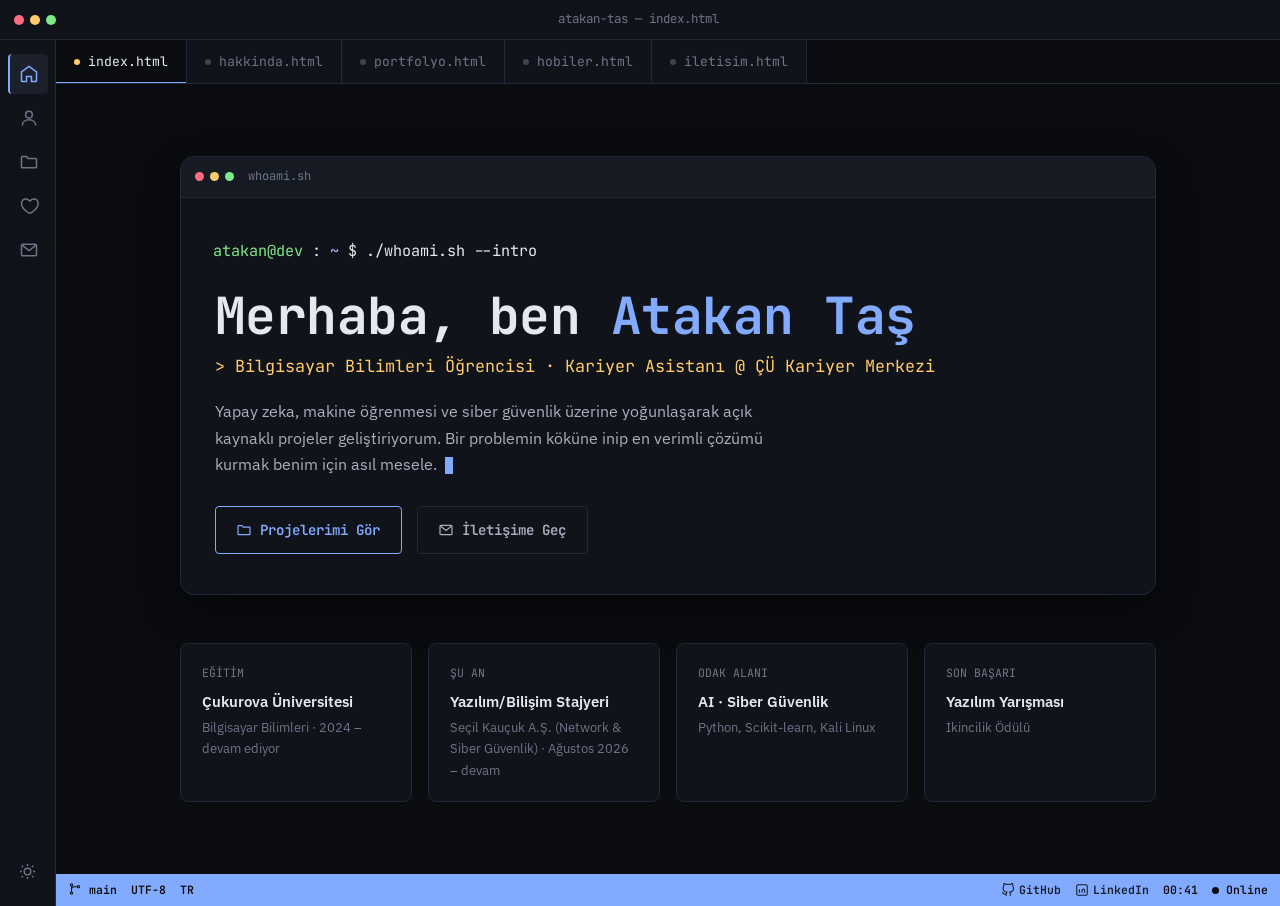
==== commit 10fe4739: "Add files via upload" ====
--- a/index.html
+++ b/index.html
@@ -104,8 +104,8 @@
               </div>
               <div class="quickfact-card">
                 <div class="quickfact-label">ŞU AN</div>
-                <div class="quickfact-value">Kariyer Asistanı</div>
-                <div class="quickfact-sub">ÇÜ Kariyer Merkezi (İŞKUR) · Ocak 2026 – devam</div>
+                <div class="quickfact-value">Yazılım/Bilişim Stajyeri</div>
+                <div class="quickfact-sub">Seçil Kauçuk A.Ş. (Network & Siber Güvenlik) · Ağustos 2026 – devam</div>
               </div>
               <div class="quickfact-card">
                 <div class="quickfact-label">ODAK ALANI</div>
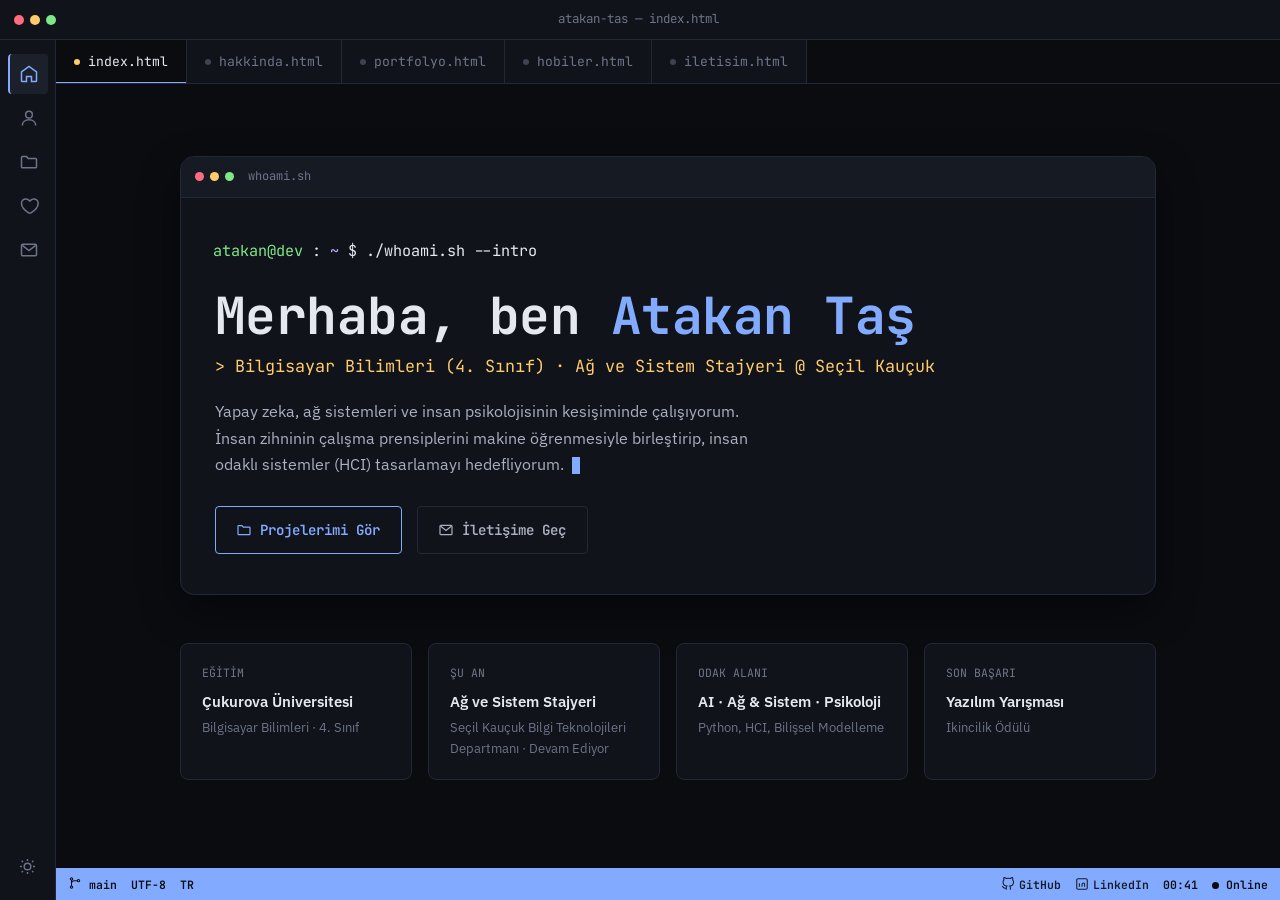
==== commit 5dacf1e7: "feat: AI ve Psikoloji odaklı yenilikler, Favicon ve SEO optimizasyonları, tasarım düzeltmeleri" ====
--- a/index.html
+++ b/index.html
@@ -16,11 +16,7 @@
       href="https://fonts.googleapis.com/css2?family=JetBrains+Mono:wght@400;500;600;700;800&family=IBM+Plex+Sans:wght@400;500;600;700&display=swap"
       rel="stylesheet"
     />
-    <link
-      rel="icon"
-      type="image/png"
-      href="https://cdn-icons-png.flaticon.com/512/919/919841.png"
-    />
+    <link rel="icon" type="image/svg+xml" href="https://cdn.jsdelivr.net/npm/lucide-static@0.359.0/icons/cpu.svg" />
     <script>
       // Tema flaşını (FOUC) önlemek için erken çalışır.
       (function () {
@@ -31,7 +27,18 @@
         } catch (e) {}
       })();
     </script>
-  </head>
+  
+    <!-- SEO & Advertising Tags -->
+    <meta name="keywords" content="Atakan Tas, Bilgisayar Bilimleri, Yazilim, Yapay Zeka, Siber Guvenlik, Cukurova Universitesi, Portfoy">
+    <meta name="author" content="Atakan Tas">
+    <meta name="robots" content="index, follow">
+    <meta name="twitter:card" content="summary_large_image">
+    <meta name="twitter:title" content="Atakan Tas — Bilgisayar Bilimleri Ogrencisi">
+    <meta name="twitter:description" content="Atakan Tas — Cukurova Universitesi Bilgisayar Bilimleri ogrencisi. Yapay zeka, siber guvenlik ve yazilim gelistirme uzerine calisiyor.">
+    <meta name="twitter:image" content="https://tasatakan.netlify.app/profile.jpg">
+    <meta property="og:image" content="https://tasatakan.netlify.app/profile.jpg">
+    <meta property="og:image:alt" content="Atakan Tas Portfoy">
+</head>
 
   <body>
     <div class="app-shell">
@@ -80,11 +87,9 @@
                   </div>
                   <div class="hero-output">
                     <h1 class="hero-name">Merhaba, ben <span class="accent">Atakan Taş</span></h1>
-                    <p class="hero-role">&gt; Bilgisayar Bilimleri Öğrencisi · Kariyer Asistanı @ ÇÜ Kariyer Merkezi</p>
+                    <p class="hero-role">&gt; Bilgisayar Bilimleri (4. Sınıf) · Ağ ve Sistem Stajyeri @ Seçil Kauçuk</p>
                     <p class="hero-desc">
-                      Yapay zeka, makine öğrenmesi ve siber güvenlik üzerine yoğunlaşarak
-                      açık kaynaklı projeler geliştiriyorum. Bir problemin köküne inip
-                      en verimli çözümü kurmak benim için asıl mesele.
+                      Yapay zeka, ağ sistemleri ve insan psikolojisinin kesişiminde çalışıyorum. İnsan zihninin çalışma prensiplerini makine öğrenmesiyle birleştirip, insan odaklı sistemler (HCI) tasarlamayı hedefliyorum.
                       <span class="cursor-blink"></span>
                     </p>
                     <div class="hero-actions">
@@ -100,17 +105,17 @@
               <div class="quickfact-card">
                 <div class="quickfact-label">EĞİTİM</div>
                 <div class="quickfact-value">Çukurova Üniversitesi</div>
-                <div class="quickfact-sub">Bilgisayar Bilimleri · 2024 – devam ediyor</div>
+                <div class="quickfact-sub">Bilgisayar Bilimleri · 4. Sınıf</div>
               </div>
               <div class="quickfact-card">
                 <div class="quickfact-label">ŞU AN</div>
-                <div class="quickfact-value">Yazılım/Bilişim Stajyeri</div>
-                <div class="quickfact-sub">Seçil Kauçuk A.Ş. (Network & Siber Güvenlik) · Ağustos 2026 – devam</div>
+                <div class="quickfact-value">Ağ ve Sistem Stajyeri</div>
+                <div class="quickfact-sub">Seçil Kauçuk Bilgi Teknolojileri Departmanı · Devam Ediyor</div>
               </div>
               <div class="quickfact-card">
                 <div class="quickfact-label">ODAK ALANI</div>
-                <div class="quickfact-value">AI · Siber Güvenlik</div>
-                <div class="quickfact-sub">Python, Scikit-learn, Kali Linux</div>
+                <div class="quickfact-value">AI · Ağ & Sistem · Psikoloji</div>
+                <div class="quickfact-sub">Python, HCI, Bilişsel Modelleme</div>
               </div>
               <div class="quickfact-card">
                 <div class="quickfact-label">SON BAŞARI</div>
@@ -127,8 +132,8 @@
               <span>TR</span>
             </div>
             <div class="statusbar-right">
-              <a href="https://github.com/AtakaanShiva" target="_blank" rel="noopener"><svg viewBox="0 0 24 24"><path d="M9 19c-5 1.5-5-2.5-7-3m14 6v-3.87a3.37 3.37 0 0 0-.94-2.61c3.14-.35 6.44-1.54 6.44-7A5.44 5.44 0 0 0 20 4.77 5.07 5.07 0 0 0 19.91 1S18.73.65 16 2.48a13.38 13.38 0 0 0-7 0C6.27.65 5.09 1 5.09 1A5.07 5.07 0 0 0 5 4.77a5.44 5.44 0 0 0-1.5 3.78c0 5.42 3.3 6.61 6.44 7A3.37 3.37 0 0 0 9 18.13V22"/></svg> GitHub</a>
-              <a href="https://linkedin.com/in/atakan-ta%C5%9F" target="_blank" rel="noopener"><svg viewBox="0 0 24 24"><rect x="3" y="3" width="18" height="18" rx="2"/><path d="M7.5 10.5v6M7.5 7.5v.01M12 16.5v-3.7c0-1.5 1-2.5 2.3-2.5 1.3 0 2.2 1 2.2 2.5v3.7"/></svg> LinkedIn</a>
+              <a href="https://github.com/AtakanTas-io" target="_blank" rel="noopener"><svg viewBox="0 0 24 24"><path d="M9 19c-5 1.5-5-2.5-7-3m14 6v-3.87a3.37 3.37 0 0 0-.94-2.61c3.14-.35 6.44-1.54 6.44-7A5.44 5.44 0 0 0 20 4.77 5.07 5.07 0 0 0 19.91 1S18.73.65 16 2.48a13.38 13.38 0 0 0-7 0C6.27.65 5.09 1 5.09 1A5.07 5.07 0 0 0 5 4.77a5.44 5.44 0 0 0-1.5 3.78c0 5.42 3.3 6.61 6.44 7A3.37 3.37 0 0 0 9 18.13V22"/></svg> GitHub</a>
+              <a href="https://www.linkedin.com/in/atakan-ta%C5%9F-4824362a7/" target="_blank" rel="noopener"><svg viewBox="0 0 24 24"><rect x="3" y="3" width="18" height="18" rx="2"/><path d="M7.5 10.5v6M7.5 7.5v.01M12 16.5v-3.7c0-1.5 1-2.5 2.3-2.5 1.3 0 2.2 1 2.2 2.5v3.7"/></svg> LinkedIn</a>
               <span id="status-clock"></span>
               <span><span class="status-pulse"></span> Online</span>
             </div>
--- a/style.css
+++ b/style.css
@@ -1,4 +1,4 @@
-/* =========================================================
+﻿/* =========================================================
    ATAKAN TAŞ — Portföy
    Tasarım konsepti: "Editör Kabuğu" — site, pencere çubuğu,
    aktivite şeridi, dosya sekmeleri ve durum çubuğuyla gerçek
@@ -859,66 +859,82 @@
 }
 
 .hobby-card {
+  position: relative;
   background: var(--bg-panel);
   border: 1px solid var(--border);
-  border-radius: var(--radius-md);
+  border-radius: var(--radius-lg);
   overflow: hidden;
-  transition: border-color 0.25s ease, transform 0.25s ease;
+  height: 320px;
+  cursor: pointer;
+  transition: transform 0.3s ease, border-color 0.3s ease, box-shadow 0.3s ease;
 }
 .hobby-card:hover {
   border-color: var(--syntax-keyword);
-  transform: translateY(-3px);
-}
-
+  transform: translateY(-4px);
+  box-shadow: var(--shadow-lift);
+}
 .hobby-header {
-  position: relative;
-  height: 170px;
-  cursor: pointer;
-  overflow: hidden;
+  position: absolute;
+  inset: 0;
+  z-index: 1;
 }
 .hobby-header img {
   width: 100%;
   height: 100%;
   object-fit: cover;
-  opacity: 0.55;
-  transition: opacity 0.3s ease, transform 0.4s ease;
+  transition: transform 0.5s ease, filter 0.5s ease;
+  filter: brightness(0.7);
 }
 .hobby-card:hover .hobby-header img {
-  opacity: 0.85;
-  transform: scale(1.04);
+  transform: scale(1.08);
+  filter: brightness(0.2);
 }
 .hobby-overlay {
   position: absolute;
   inset: 0;
-  display: flex;
-  align-items: flex-end;
-  justify-content: space-between;
-  padding: 14px 16px;
-  background: linear-gradient(to top, rgba(10, 12, 16, 0.92), transparent 70%);
+  z-index: 2;
+  display: flex;
+  flex-direction: column;
+  justify-content: flex-end;
+  padding: 1.5rem;
+  background: linear-gradient(to top, rgba(10,12,16, 0.95) 0%, rgba(10,12,16, 0.4) 50%, transparent 100%);
+  transition: opacity 0.4s ease;
+}
+.hobby-card:hover .hobby-overlay {
+  opacity: 0;
 }
 .hobby-overlay h3 {
-  font-size: 1.05rem;
+  font-size: 1.3rem;
   color: #fff;
+  margin-bottom: 0.5rem;
 }
 .hobby-toggle-icon {
-  color: var(--syntax-keyword);
-  font-family: var(--font-mono);
-  font-size: 1.1rem;
-  transition: transform 0.25s ease;
-}
-.hobby-card.open .hobby-toggle-icon { transform: rotate(45deg); }
-
+  display: none;
+}
 .hobby-body {
-  max-height: 0;
-  overflow: hidden;
-  transition: max-height 0.3s ease;
+  position: absolute;
+  inset: 0;
+  z-index: 3;
+  display: flex;
+  flex-direction: column;
+  justify-content: center;
+  padding: 1.5rem;
+  color: var(--text-secondary);
+  font-size: 0.95rem;
+  opacity: 0;
+  transform: translateY(15px);
+  transition: opacity 0.4s ease, transform 0.4s ease;
+}
+.hobby-card:hover .hobby-body {
+  opacity: 1;
+  transform: translateY(0);
 }
 .hobby-body-inner {
-  padding: 1.1rem 1.3rem 1.3rem;
-  font-size: 0.9rem;
-  color: var(--text-secondary);
-}
-.hobby-body-inner strong { color: var(--syntax-string); }
+  line-height: 1.6;
+}
+.hobby-body-inner strong {
+  color: var(--syntax-string);
+}
 
 /* --- Featured project card --- */
 .proj-card {
@@ -1123,3 +1139,5 @@
   max-width: 600px;
   margin-top: 0.6rem;
 }
+
+
